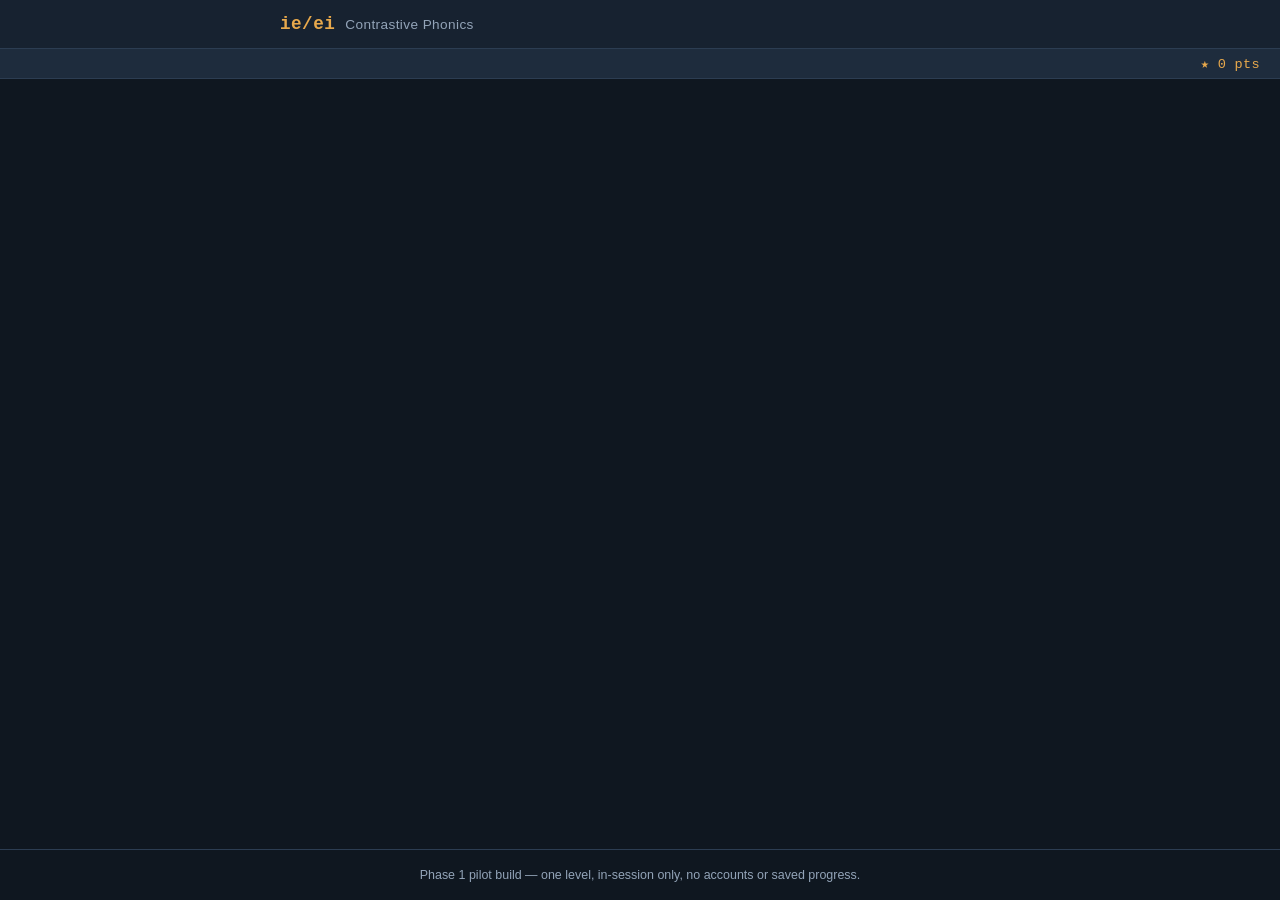
==== index.html @ 38a5e7f9 "Add files via upload" ====
<!DOCTYPE html>
<html lang="en">
<head>
<meta charset="UTF-8" />
<meta name="viewport" content="width=device-width, initial-scale=1.0" />
<title>German Contrastive Phonics — Pilot</title>
<link rel="stylesheet" href="style.css" />
</head>
<body>
  <header class="app-header">
    <div class="app-header-inner">
      <div class="brand">
        <span class="brand-mark">ie/ei</span>
        <span class="brand-name">Contrastive Phonics</span>
      </div>
      <div id="stage-dots" class="stage-dots" aria-label="Progress"></div>
    </div>
  </header>

  <div id="scoreboard" class="scoreboard">★ 0 pts</div>

  <div id="global-banner" class="global-banner" hidden></div>

  <main id="exercise-root" class="exercise-root">
    <!-- Rendered by app.js -->
  </main>

  <footer class="app-footer">
    Phase 1 pilot build — one level, in-session only, no accounts or saved progress.
  </footer>

  <script src="data.js"></script>
  <script src="game.js"></script>
  <script src="app.js"></script>
</body>
</html>
---- style.css ----
:root {
  --ink: #0f1720;
  --panel: #172230;
  --panel-2: #1e2c3d;
  --line: #2c3d52;
  --paper: #eef2f6;
  --muted: #93a4b8;
  --cyan: #5fd4d0;
  --amber: #e8a94c;
  --good: #6fcf7a;
  --bad: #e77b6b;
  --radius: 10px;

  /* Reward scenes (game.js) — derived from the lab palette above, with the
     two colours the subjects insist on: ice for the penguin, avocado green. */
  --ice: #cfe0e8;
  --ice-shade: #a9c4d0;
  --ice-far: #22384a;
  --peng-body: #0d1826;
  --peng-rim: #33475e;
  --avo-skin: #33502a;
  --avo-skin-dark: #20351a;
  --avo-flesh: #b8cf6f;
  --avo-flesh-lit: #d6e59b;
  --stone: #9a6a3a;
  --steel: #93a5b5;
  --steel-dark: #5f7386;
  --steel-lit: #c3d1dc;
  --wood: #a9743f;
  --wood-dark: #6d4526;
  --bench: #2a2018;
  --mono: "Courier New", ui-monospace, SFMono-Regular, Menlo, monospace;
  --serif: Georgia, "Iowan Old Style", "Palatino Linotype", serif;
  --sans: -apple-system, BlinkMacSystemFont, "Segoe UI", Roboto, sans-serif;
}

* { box-sizing: border-box; }

body {
  margin: 0;
  background: var(--ink);
  color: var(--paper);
  font-family: var(--sans);
  min-height: 100vh;
  display: flex;
  flex-direction: column;
}

.app-header {
  border-bottom: 1px solid var(--line);
  background: var(--panel);
  position: sticky;
  top: 0;
  z-index: 5;
}

.app-header-inner {
  max-width: 760px;
  margin: 0 auto;
  padding: 14px 20px;
  display: flex;
  align-items: center;
  justify-content: space-between;
  gap: 16px;
  flex-wrap: wrap;
}

.brand {
  display: flex;
  align-items: baseline;
  gap: 10px;
}

.brand-mark {
  font-family: var(--mono);
  font-weight: 700;
  color: var(--amber);
  letter-spacing: 0.5px;
  font-size: 1.1rem;
}

.brand-name {
  color: var(--muted);
  font-size: 0.85rem;
  letter-spacing: 0.4px;
}

.stage-dots {
  display: flex;
  gap: 6px;
  flex-wrap: wrap;
}

.stage-dot {
  font-size: 0.68rem;
  padding: 4px 9px;
  border-radius: 999px;
  border: 1px solid var(--line);
  color: var(--muted);
  background: transparent;
}

.stage-dot.active {
  border-color: var(--cyan);
  color: var(--cyan);
}

.stage-dot.done {
  border-color: var(--good);
  color: var(--good);
}

.global-banner {
  background: #3a2c14;
  color: var(--amber);
  border-bottom: 1px solid #5a4520;
  padding: 10px 20px;
  font-size: 0.85rem;
  text-align: center;
}

.scoreboard {
  background: var(--panel-2);
  border-bottom: 1px solid var(--line);
  color: var(--amber);
  font-family: var(--mono);
  font-size: 0.85rem;
  text-align: right;
  padding: 6px 20px;
  letter-spacing: 0.3px;
}

.round-banner {
  background: #24384a;
  border: 1px solid var(--cyan);
  color: var(--cyan);
  border-radius: 8px;
  padding: 10px 14px;
  font-size: 0.85rem;
  margin-bottom: 16px;
}

.stars {
  color: var(--amber);
  font-size: 1.3rem;
  letter-spacing: 3px;
  margin: 10px 0;
}

.feedback-text.muted {
  color: var(--muted);
  font-size: 0.85rem;
}

/* Dictation (final stage) */

.dictation-list {
  display: flex;
  flex-direction: column;
  gap: 10px;
  margin: 20px 0;
}

.dictation-row {
  display: flex;
  align-items: center;
  gap: 14px;
  background: var(--panel-2);
  border: 1px solid var(--line);
  border-radius: 8px;
  padding: 12px 16px;
}

.dictation-row.played {
  border-color: var(--good);
}

.dictation-number {
  color: var(--muted);
  font-family: var(--mono);
  width: 18px;
}

.exercise-root {
  flex: 1;
  max-width: 760px;
  width: 100%;
  margin: 0 auto;
  padding: 36px 20px 60px;
}

.card {
  background: var(--panel);
  border: 1px solid var(--line);
  border-radius: var(--radius);
  padding: 28px;
}

.card h2 {
  margin-top: 0;
  font-family: var(--serif);
  font-weight: normal;
  font-size: 1.5rem;
}

.progress-line {
  color: var(--muted);
  font-size: 0.8rem;
  text-transform: uppercase;
  letter-spacing: 0.6px;
  margin-bottom: 6px;
}

/* Intro */

.mnemonic {
  font-family: var(--serif);
  font-style: italic;
  color: var(--cyan);
  font-size: 1.15rem;
  border-left: 3px solid var(--cyan);
  padding-left: 14px;
  margin: 18px 0 28px;
}

.pattern-pair {
  display: flex;
  align-items: center;
  gap: 18px;
  flex-wrap: wrap;
  margin-bottom: 26px;
}

.pattern-example {
  flex: 1;
  min-width: 200px;
  background: var(--panel-2);
  border: 1px solid var(--line);
  border-radius: var(--radius);
  padding: 18px;
  text-align: center;
}

.pattern-example .grapheme {
  font-family: var(--mono);
  font-size: 1.6rem;
  color: var(--amber);
  font-weight: 700;
}

.pattern-example .sound-label {
  color: var(--muted);
  font-size: 0.82rem;
  margin: 6px 0 10px;
}

.pattern-example .example-word {
  font-size: 1.2rem;
  margin-bottom: 12px;
}

.vs {
  color: var(--muted);
  font-family: var(--serif);
  font-style: italic;
}

/* Buttons */

.btn {
  font-family: inherit;
  font-size: 0.95rem;
  border-radius: 8px;
  border: 1px solid var(--line);
  background: var(--panel-2);
  color: var(--paper);
  padding: 11px 18px;
  cursor: pointer;
}

.btn:hover:not(:disabled) { border-color: var(--cyan); }
.btn:focus-visible { outline: 2px solid var(--cyan); outline-offset: 2px; }
.btn:disabled { opacity: 0.5; cursor: default; }

.btn-primary {
  background: var(--cyan);
  color: var(--ink);
  border-color: var(--cyan);
  font-weight: 600;
  margin-top: 16px;
}

.btn-secondary {
  background: transparent;
  border-color: var(--muted);
}

.btn-audio {
  color: var(--amber);
  border-color: #4a3a20;
}

.btn-choice {
  flex: 1;
  min-width: 160px;
  font-size: 1.05rem;
  padding: 16px;
}

.mono { font-family: var(--mono); }

.btn-choice.correct {
  border-color: var(--good);
  background: #16311c;
}

.btn-choice.wrong {
  border-color: var(--bad);
  background: #3a1c17;
}

.btn-record {
  background: #3a1c17;
  border-color: var(--bad);
  color: var(--bad);
  font-weight: 600;
}

.btn-record-stop {
  background: var(--panel-2);
  border-color: var(--bad);
  color: var(--bad);
  margin-left: 10px;
}

.choice-row {
  display: flex;
  gap: 12px;
  flex-wrap: wrap;
  margin: 18px 0;
}

.feedback { min-height: 20px; }

.feedback-text { font-size: 0.95rem; }
.feedback-text.good { color: var(--good); }
.feedback-text.bad { color: var(--bad); }

/* Production */

.example-word.big {
  font-size: 2.2rem;
  font-family: var(--serif);
  margin: 20px 0;
}

.record-area {
  display: flex;
  align-items: center;
  gap: 10px;
  margin: 20px 0 8px;
}

.record-status {
  color: var(--muted);
  font-size: 0.85rem;
}

.playback-row {
  display: flex;
  align-items: center;
  gap: 12px;
  flex-wrap: wrap;
  margin-bottom: 10px;
}

.playback-label {
  color: var(--muted);
  font-size: 0.82rem;
}

.playback-row audio {
  height: 32px;
}

.hint {
  font-size: 0.82rem;
  margin-top: 10px;
}

/* Typed answers and letter tiles (used by the Spelling stage) */

.type-row {
  display: flex;
  gap: 10px;
  align-items: center;
  margin: 18px 0;
  flex-wrap: wrap;
}

.text-input {
  flex: 1;
  min-width: 200px;
  font-size: 1.2rem;
  font-family: var(--mono);
  background: var(--panel-2);
  border: 1px solid var(--line);
  border-radius: 8px;
  color: var(--paper);
  padding: 11px 14px;
  letter-spacing: 1px;
}

.text-input:focus {
  outline: 2px solid var(--cyan);
  outline-offset: 1px;
  border-color: var(--cyan);
}

.text-input:disabled {
  opacity: 0.6;
}

.arrange-answer,
.arrange-bank {
  display: flex;
  gap: 8px;
  flex-wrap: wrap;
  margin: 14px 0;
  min-height: 46px;
}

.arrange-bank {
  padding-top: 14px;
  border-top: 1px dashed var(--line);
}

.tile {
  width: 42px;
  height: 42px;
  display: flex;
  align-items: center;
  justify-content: center;
  font-size: 1.2rem;
  text-transform: none;
  padding: 0;
}

.tile-bank {
  background: var(--panel-2);
}

.tile-answer {
  border-color: var(--cyan);
  color: var(--cyan);
}

.tile-empty {
  border: 1px dashed var(--line);
  border-radius: 8px;
  opacity: 0.6;
}

.arrange-controls:empty {
  margin: 0;
}

/* Final */

.sentence-note {
  color: var(--muted);
  font-size: 0.85rem;
  margin-top: 14px;
}

.play-log {
  color: var(--muted);
  font-size: 0.8rem;
  margin: 14px 0;
}

.complete-card {
  text-align: center;
}

.muted { color: var(--muted); }

.app-footer {
  text-align: center;
  color: var(--muted);
  font-size: 0.78rem;
  padding: 18px;
  border-top: 1px solid var(--line);
}

@media (max-width: 480px) {
  .card { padding: 20px; }
  .choice-row { flex-direction: column; }
  .pattern-pair { flex-direction: column; }
  .vs { display: none; }
}

/* ==========================================================================
   REWARD SCENES
   Markup is generated by game.js. Two scenes: the penguin (Listen stage)
   and the hammer (Spell stage).

   Rule followed throughout: nothing is communicated by movement alone. The
   pip row and the status line under each scene carry the same information
   in text, so the reduced-motion and screen-reader versions lose the fun
   but never lose the score.
   ========================================================================== */

.scene {
  position: relative;
  margin: 0 0 22px;
}

.scene-art {
  display: block;
  width: 100%;
  height: auto;
  border: 1px solid var(--line);
  border-radius: var(--radius);
  background: var(--ink);
}

/* The honest read-out: one pip per word in the stage. */

.scene-meter {
  display: flex;
  gap: 7px;
  align-items: center;
  margin: 11px 0 5px;
}

.pip {
  width: 22px;
  height: 14px;
  display: inline-flex;
}

.scene-hammer .pip { width: 15px; }

.pip svg { width: 100%; height: 100%; overflow: visible; }
.pip svg path { fill: var(--line); transition: fill 200ms ease; }
.pip-full svg path { fill: var(--cyan); }
.scene-hammer .pip-full svg path { fill: var(--amber); }

.pip-pop { animation: pip-pop 420ms cubic-bezier(0.34, 1.56, 0.64, 1); }
@keyframes pip-pop {
  0% { transform: scale(1); }
  40% { transform: scale(1.55); }
  100% { transform: scale(1); }
}

.scene-status {
  margin: 0;
  color: var(--muted);
  font-family: var(--mono);
  font-size: 0.74rem;
  letter-spacing: 0.3px;
}

/* ---- Scene 1: the penguin ------------------------------------------------ */

.peng-sky { fill: var(--panel-2); }
.ice { fill: var(--ice); }
.ice-shade { fill: var(--ice-shade); }
.ice-far { fill: var(--ice-far); }

.peng-body { fill: var(--peng-body); stroke: var(--peng-rim); stroke-width: 1.6; }
.peng-belly { fill: var(--paper); }
.peng-belly-wrap { transition: transform 500ms cubic-bezier(0.34, 1.4, 0.64, 1); }
.peng-wing { fill: #0a1420; stroke: var(--peng-rim); stroke-width: 1.4; }
.peng-eye-white { fill: var(--paper); }
.peng-pupil { fill: var(--peng-body); }
.peng-pupils { transition: transform 240ms ease; }
.peng-brow { stroke: #0a1420; stroke-width: 2.4; stroke-linecap: round; fill: none; }
.peng-brows { transition: transform 240ms ease; }
.peng-beak, .peng-foot { fill: var(--amber); }
.beak-lower { transform: rotate(0deg); transition: transform 160ms ease; }

.fish-body { fill: var(--cyan); }
.fish-tail { fill: #3fa8a4; }
.fish-eye { fill: var(--ink); }
.fish-flyer { transform: translateX(340px); }
.fish-arc { transform: translateY(24px); }
.note-glyph { fill: var(--cyan); font-size: 24px; font-family: var(--serif); }
.peng-note { opacity: 0; }

/* Well fed: eyes up, brows up, a happier stance. */
.scene-art.is-happy .peng-pupils { transform: translate(1px, -3px); }
.scene-art.is-happy .peng-brows { transform: translateY(-3px); }
.scene-art.is-stuffed .peng-belly { filter: drop-shadow(0 0 6px rgba(95, 212, 208, 0.25)); }

/* Feeding: fish arcs in (x linear, y accelerating = a real throw), the
   beak opens to meet it, then the penguin chomps and hops. */
.scene-art.is-feeding .fish-flyer { animation: fish-x 580ms linear forwards; }
.scene-art.is-feeding .fish-arc { animation: fish-y 580ms cubic-bezier(0.3, 0, 0.85, 1) forwards; }
.scene-art.is-feeding .fish-spin { animation: fish-spin 580ms linear forwards; }
.scene-art.is-feeding .beak-lower { animation: beak-chomp 760ms ease; }
.scene-art.is-feeding .peng-note { animation: note-float 1500ms 600ms ease-out; }

@keyframes fish-x {
  0% { transform: translateX(340px); }
  97% { transform: translateX(172px); opacity: 1; }
  100% { transform: translateX(172px); opacity: 0; }
}
@keyframes fish-y {
  from { transform: translateY(18px); }
  to { transform: translateY(100px); }
}
@keyframes fish-spin {
  from { transform: rotate(-34deg) scale(1.15); }
  to { transform: rotate(8deg) scale(0.82); }
}
@keyframes beak-chomp {
  0%, 8% { transform: rotate(0deg); }
  30%, 70% { transform: rotate(19deg); }
  76% { transform: rotate(-3deg); }
  100% { transform: rotate(0deg); }
}
@keyframes note-float {
  0% { opacity: 0; transform: translateY(0) scale(0.6); }
  25% { opacity: 1; }
  100% { opacity: 0; transform: translateY(-34px) scale(1.1); }
}

.peng.is-hopping { animation: peng-hop 620ms cubic-bezier(0.34, 1.4, 0.64, 1); }
@keyframes peng-hop {
  0% { transform: translate(0, 0); }
  16% { transform: translate(141px, 153px) scale(1.09, 0.9) translate(-141px, -153px); }
  46% { transform: translateY(-15px); }
  72% { transform: translate(141px, 153px) scale(1.04, 0.97) translate(-141px, -153px); }
  100% { transform: translate(0, 0); }
}

/* Missing: the fish falls short. Deliberately quiet and quick — the written
   explanation beside it is the part that should hold their attention. */
.scene-art.is-missing .fish-flyer { animation: fish-x-short 900ms linear forwards; }
.scene-art.is-missing .fish-arc { animation: fish-drop 900ms cubic-bezier(0.4, 0, 1, 1) forwards; }
.scene-art.is-missing .peng-brows { transform: translateY(5px) rotate(-4deg); }
.scene-art.is-missing .peng-pupils { transform: translateY(2px); }

@keyframes fish-x-short {
  from { transform: translateX(340px); }
  to { transform: translateX(226px); }
}
@keyframes fish-drop {
  0% { transform: translateY(18px); }
  100% { transform: translateY(210px) rotate(70deg); }
}

/* ---- Scene 2: the hammer and the avocado --------------------------------- */

.bench-back { fill: var(--panel-2); }
.bench { fill: var(--bench); }
.bench-edge { stroke: #5c4630; stroke-width: 2; }
.bench-grain { stroke: #3a2c1e; stroke-width: 1.5; fill: none; }

.avo-skin { fill: var(--avo-skin); stroke: var(--avo-skin-dark); stroke-width: 2; }
.avo-shine { stroke: #6f9147; stroke-width: 3.5; fill: none; stroke-linecap: round; opacity: 0.55; }
.avo-wrap { transition: transform 90ms cubic-bezier(0.5, 0, 1, 1); }
.avo-pulp ellipse { fill: var(--avo-flesh); opacity: 0; transition: opacity 200ms 120ms ease; }
.avo-stone circle { fill: var(--stone); opacity: 0; }

.hammer-handle { stroke: var(--wood); stroke-width: 11; stroke-linecap: round; }
.hammer-grip { stroke: var(--wood-dark); stroke-width: 12.5; stroke-linecap: round; }
.hammer-head { fill: var(--steel); stroke: var(--steel-dark); stroke-width: 2; }
.hammer-band { fill: #7c8ea0; }
.hammer-face { fill: var(--steel-lit); }

/* Winding back: a touch of overshoot so each correct answer has a kick. */
.hammer-arm { transition: transform 440ms cubic-bezier(0.34, 1.45, 0.64, 1); }
.scene-art.is-smashing .hammer-arm { transition: transform 170ms cubic-bezier(0.7, 0, 1, 1); }
.scene-art.is-wrecked .hammer-arm { transition: transform 420ms cubic-bezier(0.34, 1.5, 0.64, 1); }

.scene-art.is-charging .hammer-head { animation: charge-glint 440ms ease; }
@keyframes charge-glint {
  0%, 100% { fill: var(--steel); }
  45% { fill: var(--steel-lit); }
}

/* Impact. */
.scene-art.is-smashing .shake { animation: bench-shake 460ms 200ms cubic-bezier(0.36, 0.07, 0.19, 0.97); }
@keyframes bench-shake {
  0%, 100% { transform: translate(0, 0); }
  15% { transform: translate(calc(var(--shake) * -1), calc(var(--shake) * 0.5)); }
  33% { transform: translate(var(--shake), calc(var(--shake) * -0.4)); }
  52% { transform: translate(calc(var(--shake) * -0.6), 0); }
  76% { transform: translate(calc(var(--shake) * 0.35), 0); }
}

.scene-art.is-wrecked .avo-wrap { transform: translate(150px, 158px) scale(1.45, 0.14) translate(-150px, -158px); }
.scene-art.is-wrecked .avo-pulp ellipse { opacity: 1; }
.scene-art.is-wrecked .avo-stone { animation: stone-out 900ms cubic-bezier(0.2, 0.6, 0.4, 1) forwards; }
@keyframes stone-out {
  0% { opacity: 0; transform: translate(0, 0) rotate(0deg); }
  10% { opacity: 1; }
  100% { opacity: 1; transform: translate(78px, 18px) rotate(420deg); }
}

.impact-flash circle { fill: var(--paper); opacity: 0; }
.scene-art.is-smashing .impact-flash circle { animation: flash 320ms 200ms ease-out; }
@keyframes flash {
  0% { opacity: 0.55; transform: scale(0.3); }
  100% { opacity: 0; transform: scale(1.5); }
}

/* A tap when there was nothing to swing with. */
.scene-art.is-tapping .hammer-arm { transform: rotate(14deg) !important; transition: transform 260ms ease-in-out; }
.scene-art.is-tapping .avo-wrap { animation: avo-wobble 700ms 220ms ease-out; }
@keyframes avo-wobble {
  0%, 100% { transform: rotate(0deg); }
  25% { transform: translate(150px, 158px) rotate(-7deg) translate(-150px, -158px); }
  60% { transform: translate(150px, 158px) rotate(5deg) translate(-150px, -158px); }
}

/* The guacamole. Blobs arc up and out, then fall onto the bench and stay. */
.splat path { fill: var(--avo-flesh); }
.splat-dark path { fill: var(--avo-skin); }
.splat { opacity: 0; }

.splat-field.is-flying .splat {
  animation: splat-fly 700ms cubic-bezier(0.2, 0.7, 0.35, 1) var(--d) forwards;
}
@keyframes splat-fly {
  0% { opacity: 1; transform: translate(0, 0) scale(0.15) rotate(0deg); }
  55% { opacity: 1; transform: translate(calc(var(--dx) * 0.7), var(--dy)) scale(calc(var(--s) * 0.85)) rotate(calc(var(--r) * 0.5)); }
  100% { opacity: 1; transform: translate(var(--dx), calc(var(--dy) * 0.25 + 62px)) scale(var(--s)) rotate(var(--r)); }
}
.splat-field.is-still .splat {
  opacity: 1;
  transform: translate(var(--dx), calc(var(--dy) * 0.25 + 62px)) scale(var(--s)) rotate(var(--r));
}

/* And the bit that lands on the lens. */
.lens-splat {
  position: absolute;
  width: 30px;
  height: 30px;
  pointer-events: none;
  opacity: 0;
  transform: scale(var(--s)) rotate(var(--r));
  animation: lens-hit 300ms var(--d) ease-out forwards;
}
.lens-splat svg { width: 100%; height: 100%; }
.lens-splat path { fill: var(--avo-flesh-lit); opacity: 0.82; }
@keyframes lens-hit {
  0% { opacity: 0; transform: scale(calc(var(--s) * 0.2)) rotate(var(--r)); }
  70% { opacity: 0.95; transform: scale(calc(var(--s) * 1.25)) rotate(var(--r)); }
  100% { opacity: 0.9; transform: scale(var(--s)) rotate(var(--r)); }
}

/* The verdict line under the smash. */
.verdict {
  font-family: var(--serif);
  font-size: 1.35rem;
  color: var(--avo-flesh);
  margin: 4px 0 10px;
  letter-spacing: 0.5px;
}

@media (max-width: 480px) {
  .scene { margin-bottom: 16px; }
  .verdict { font-size: 1.15rem; }
}

@media (prefers-reduced-motion: reduce) {
  .scene-art *,
  .scene-meter *,
  .lens-splat {
    animation: none !important;
    transition: none !important;
  }
  .lens-splat { opacity: 0.9; }
}
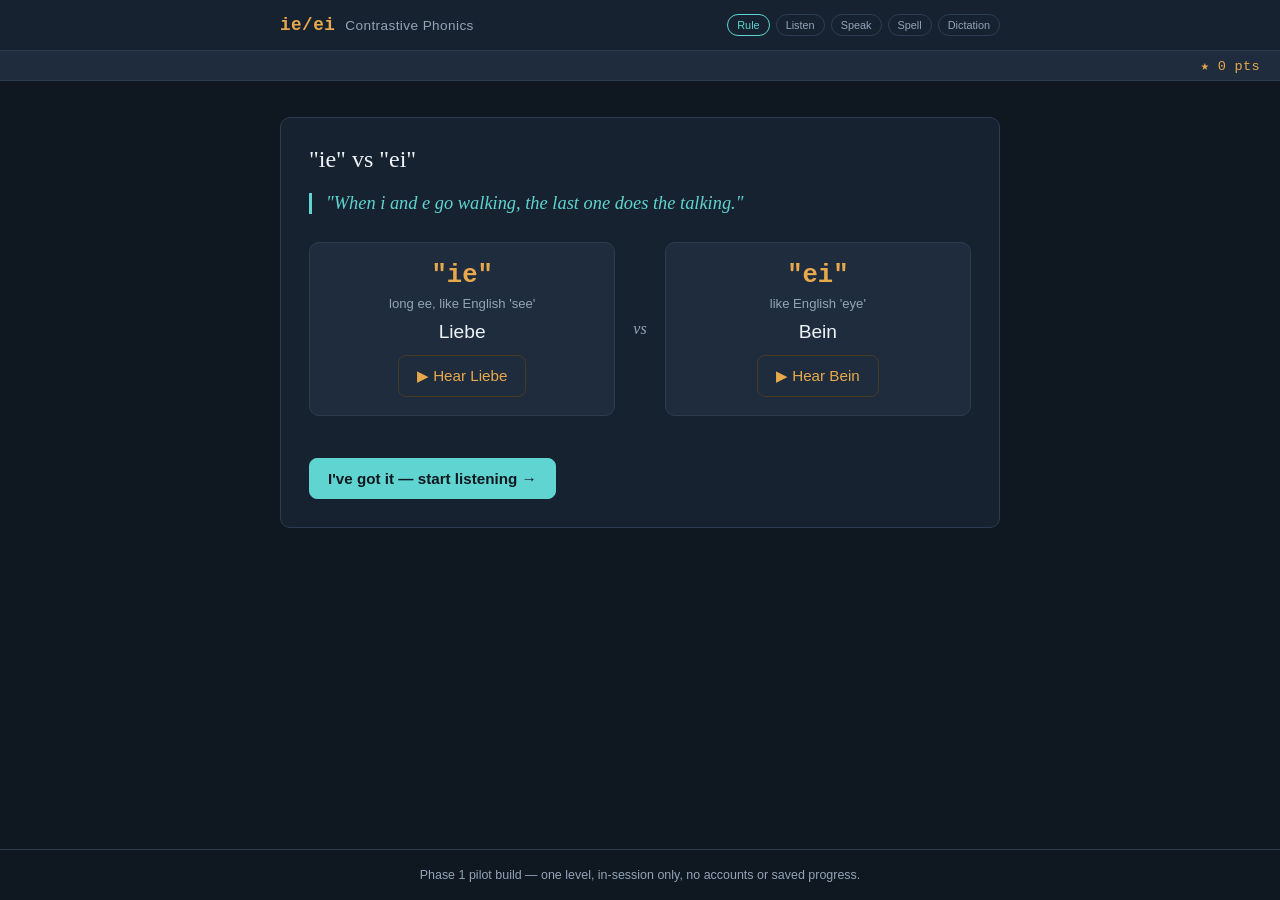
==== commit 066ed737: "Rename phonics-single-file.html to index.html" ====
--- a/index.html
+++ b/index.html
@@ -3,8 +3,798 @@
 <head>
 <meta charset="UTF-8" />
 <meta name="viewport" content="width=device-width, initial-scale=1.0" />
-<title>German Contrastive Phonics — Pilot</title>
-<link rel="stylesheet" href="style.css" />
+<title>German Contrastive Phonics &mdash; Pilot</title>
+<!--
+  SINGLE-FILE BUILD.
+  style.css, data.js, game.js and app.js are all pasted inside this one file,
+  in that order. Nothing else needs to sit next to it: no folders, no paths,
+  no other uploads. Drop this one file anywhere and it runs.
+
+  The trade-off is that editing is fiddlier - the word lists are a long way
+  down. If you are changing words often, work in the split version (five
+  separate files) and keep this one for handing out.
+-->
+<style>
+:root {
+  --ink: #0f1720;
+  --panel: #172230;
+  --panel-2: #1e2c3d;
+  --line: #2c3d52;
+  --paper: #eef2f6;
+  --muted: #93a4b8;
+  --cyan: #5fd4d0;
+  --amber: #e8a94c;
+  --good: #6fcf7a;
+  --bad: #e77b6b;
+  --radius: 10px;
+
+  /* Reward scenes (game.js) — derived from the lab palette above, with the
+     two colours the subjects insist on: ice for the penguin, avocado green. */
+  --ice: #cfe0e8;
+  --ice-shade: #a9c4d0;
+  --ice-far: #22384a;
+  --peng-body: #0d1826;
+  --peng-rim: #33475e;
+  --avo-skin: #33502a;
+  --avo-skin-dark: #20351a;
+  --avo-flesh: #b8cf6f;
+  --avo-flesh-lit: #d6e59b;
+  --stone: #9a6a3a;
+  --steel: #93a5b5;
+  --steel-dark: #5f7386;
+  --steel-lit: #c3d1dc;
+  --wood: #a9743f;
+  --wood-dark: #6d4526;
+  --bench: #2a2018;
+  --mono: "Courier New", ui-monospace, SFMono-Regular, Menlo, monospace;
+  --serif: Georgia, "Iowan Old Style", "Palatino Linotype", serif;
+  --sans: -apple-system, BlinkMacSystemFont, "Segoe UI", Roboto, sans-serif;
+}
+
+* { box-sizing: border-box; }
+
+body {
+  margin: 0;
+  background: var(--ink);
+  color: var(--paper);
+  font-family: var(--sans);
+  min-height: 100vh;
+  display: flex;
+  flex-direction: column;
+}
+
+.app-header {
+  border-bottom: 1px solid var(--line);
+  background: var(--panel);
+  position: sticky;
+  top: 0;
+  z-index: 5;
+}
+
+.app-header-inner {
+  max-width: 760px;
+  margin: 0 auto;
+  padding: 14px 20px;
+  display: flex;
+  align-items: center;
+  justify-content: space-between;
+  gap: 16px;
+  flex-wrap: wrap;
+}
+
+.brand {
+  display: flex;
+  align-items: baseline;
+  gap: 10px;
+}
+
+.brand-mark {
+  font-family: var(--mono);
+  font-weight: 700;
+  color: var(--amber);
+  letter-spacing: 0.5px;
+  font-size: 1.1rem;
+}
+
+.brand-name {
+  color: var(--muted);
+  font-size: 0.85rem;
+  letter-spacing: 0.4px;
+}
+
+.stage-dots {
+  display: flex;
+  gap: 6px;
+  flex-wrap: wrap;
+}
+
+.stage-dot {
+  font-size: 0.68rem;
+  padding: 4px 9px;
+  border-radius: 999px;
+  border: 1px solid var(--line);
+  color: var(--muted);
+  background: transparent;
+}
+
+.stage-dot.active {
+  border-color: var(--cyan);
+  color: var(--cyan);
+}
+
+.stage-dot.done {
+  border-color: var(--good);
+  color: var(--good);
+}
+
+.global-banner {
+  background: #3a2c14;
+  color: var(--amber);
+  border-bottom: 1px solid #5a4520;
+  padding: 10px 20px;
+  font-size: 0.85rem;
+  text-align: center;
+}
+
+.scoreboard {
+  background: var(--panel-2);
+  border-bottom: 1px solid var(--line);
+  color: var(--amber);
+  font-family: var(--mono);
+  font-size: 0.85rem;
+  text-align: right;
+  padding: 6px 20px;
+  letter-spacing: 0.3px;
+}
+
+.round-banner {
+  background: #24384a;
+  border: 1px solid var(--cyan);
+  color: var(--cyan);
+  border-radius: 8px;
+  padding: 10px 14px;
+  font-size: 0.85rem;
+  margin-bottom: 16px;
+}
+
+.stars {
+  color: var(--amber);
+  font-size: 1.3rem;
+  letter-spacing: 3px;
+  margin: 10px 0;
+}
+
+.feedback-text.muted {
+  color: var(--muted);
+  font-size: 0.85rem;
+}
+
+/* Dictation (final stage) */
+
+.dictation-list {
+  display: flex;
+  flex-direction: column;
+  gap: 10px;
+  margin: 20px 0;
+}
+
+.dictation-row {
+  display: flex;
+  align-items: center;
+  gap: 14px;
+  background: var(--panel-2);
+  border: 1px solid var(--line);
+  border-radius: 8px;
+  padding: 12px 16px;
+}
+
+.dictation-row.played {
+  border-color: var(--good);
+}
+
+.dictation-number {
+  color: var(--muted);
+  font-family: var(--mono);
+  width: 18px;
+}
+
+.exercise-root {
+  flex: 1;
+  max-width: 760px;
+  width: 100%;
+  margin: 0 auto;
+  padding: 36px 20px 60px;
+}
+
+.card {
+  background: var(--panel);
+  border: 1px solid var(--line);
+  border-radius: var(--radius);
+  padding: 28px;
+}
+
+.card h2 {
+  margin-top: 0;
+  font-family: var(--serif);
+  font-weight: normal;
+  font-size: 1.5rem;
+}
+
+.progress-line {
+  color: var(--muted);
+  font-size: 0.8rem;
+  text-transform: uppercase;
+  letter-spacing: 0.6px;
+  margin-bottom: 6px;
+}
+
+/* Intro */
+
+.mnemonic {
+  font-family: var(--serif);
+  font-style: italic;
+  color: var(--cyan);
+  font-size: 1.15rem;
+  border-left: 3px solid var(--cyan);
+  padding-left: 14px;
+  margin: 18px 0 28px;
+}
+
+.pattern-pair {
+  display: flex;
+  align-items: center;
+  gap: 18px;
+  flex-wrap: wrap;
+  margin-bottom: 26px;
+}
+
+.pattern-example {
+  flex: 1;
+  min-width: 200px;
+  background: var(--panel-2);
+  border: 1px solid var(--line);
+  border-radius: var(--radius);
+  padding: 18px;
+  text-align: center;
+}
+
+.pattern-example .grapheme {
+  font-family: var(--mono);
+  font-size: 1.6rem;
+  color: var(--amber);
+  font-weight: 700;
+}
+
+.pattern-example .sound-label {
+  color: var(--muted);
+  font-size: 0.82rem;
+  margin: 6px 0 10px;
+}
+
+.pattern-example .example-word {
+  font-size: 1.2rem;
+  margin-bottom: 12px;
+}
+
+.vs {
+  color: var(--muted);
+  font-family: var(--serif);
+  font-style: italic;
+}
+
+/* Buttons */
+
+.btn {
+  font-family: inherit;
+  font-size: 0.95rem;
+  border-radius: 8px;
+  border: 1px solid var(--line);
+  background: var(--panel-2);
+  color: var(--paper);
+  padding: 11px 18px;
+  cursor: pointer;
+}
+
+.btn:hover:not(:disabled) { border-color: var(--cyan); }
+.btn:focus-visible { outline: 2px solid var(--cyan); outline-offset: 2px; }
+.btn:disabled { opacity: 0.5; cursor: default; }
+
+.btn-primary {
+  background: var(--cyan);
+  color: var(--ink);
+  border-color: var(--cyan);
+  font-weight: 600;
+  margin-top: 16px;
+}
+
+.btn-secondary {
+  background: transparent;
+  border-color: var(--muted);
+}
+
+.btn-audio {
+  color: var(--amber);
+  border-color: #4a3a20;
+}
+
+.btn-choice {
+  flex: 1;
+  min-width: 160px;
+  font-size: 1.05rem;
+  padding: 16px;
+}
+
+.mono { font-family: var(--mono); }
+
+.btn-choice.correct {
+  border-color: var(--good);
+  background: #16311c;
+}
+
+.btn-choice.wrong {
+  border-color: var(--bad);
+  background: #3a1c17;
+}
+
+.btn-record {
+  background: #3a1c17;
+  border-color: var(--bad);
+  color: var(--bad);
+  font-weight: 600;
+}
+
+.btn-record-stop {
+  background: var(--panel-2);
+  border-color: var(--bad);
+  color: var(--bad);
+  margin-left: 10px;
+}
+
+.choice-row {
+  display: flex;
+  gap: 12px;
+  flex-wrap: wrap;
+  margin: 18px 0;
+}
+
+.feedback { min-height: 20px; }
+
+.feedback-text { font-size: 0.95rem; }
+.feedback-text.good { color: var(--good); }
+.feedback-text.bad { color: var(--bad); }
+
+/* Production */
+
+.example-word.big {
+  font-size: 2.2rem;
+  font-family: var(--serif);
+  margin: 20px 0;
+}
+
+.record-area {
+  display: flex;
+  align-items: center;
+  gap: 10px;
+  margin: 20px 0 8px;
+}
+
+.record-status {
+  color: var(--muted);
+  font-size: 0.85rem;
+}
+
+.playback-row {
+  display: flex;
+  align-items: center;
+  gap: 12px;
+  flex-wrap: wrap;
+  margin-bottom: 10px;
+}
+
+.playback-label {
+  color: var(--muted);
+  font-size: 0.82rem;
+}
+
+.playback-row audio {
+  height: 32px;
+}
+
+.hint {
+  font-size: 0.82rem;
+  margin-top: 10px;
+}
+
+/* Typed answers and letter tiles (used by the Spelling stage) */
+
+.type-row {
+  display: flex;
+  gap: 10px;
+  align-items: center;
+  margin: 18px 0;
+  flex-wrap: wrap;
+}
+
+.text-input {
+  flex: 1;
+  min-width: 200px;
+  font-size: 1.2rem;
+  font-family: var(--mono);
+  background: var(--panel-2);
+  border: 1px solid var(--line);
+  border-radius: 8px;
+  color: var(--paper);
+  padding: 11px 14px;
+  letter-spacing: 1px;
+}
+
+.text-input:focus {
+  outline: 2px solid var(--cyan);
+  outline-offset: 1px;
+  border-color: var(--cyan);
+}
+
+.text-input:disabled {
+  opacity: 0.6;
+}
+
+.arrange-answer,
+.arrange-bank {
+  display: flex;
+  gap: 8px;
+  flex-wrap: wrap;
+  margin: 14px 0;
+  min-height: 46px;
+}
+
+.arrange-bank {
+  padding-top: 14px;
+  border-top: 1px dashed var(--line);
+}
+
+.tile {
+  width: 42px;
+  height: 42px;
+  display: flex;
+  align-items: center;
+  justify-content: center;
+  font-size: 1.2rem;
+  text-transform: none;
+  padding: 0;
+}
+
+.tile-bank {
+  background: var(--panel-2);
+}
+
+.tile-answer {
+  border-color: var(--cyan);
+  color: var(--cyan);
+}
+
+.tile-empty {
+  border: 1px dashed var(--line);
+  border-radius: 8px;
+  opacity: 0.6;
+}
+
+.arrange-controls:empty {
+  margin: 0;
+}
+
+/* Final */
+
+.sentence-note {
+  color: var(--muted);
+  font-size: 0.85rem;
+  margin-top: 14px;
+}
+
+.play-log {
+  color: var(--muted);
+  font-size: 0.8rem;
+  margin: 14px 0;
+}
+
+.complete-card {
+  text-align: center;
+}
+
+.muted { color: var(--muted); }
+
+.app-footer {
+  text-align: center;
+  color: var(--muted);
+  font-size: 0.78rem;
+  padding: 18px;
+  border-top: 1px solid var(--line);
+}
+
+@media (max-width: 480px) {
+  .card { padding: 20px; }
+  .choice-row { flex-direction: column; }
+  .pattern-pair { flex-direction: column; }
+  .vs { display: none; }
+}
+
+/* ==========================================================================
+   REWARD SCENES
+   Markup is generated by game.js. Two scenes: the penguin (Listen stage)
+   and the hammer (Spell stage).
+
+   Rule followed throughout: nothing is communicated by movement alone. The
+   pip row and the status line under each scene carry the same information
+   in text, so the reduced-motion and screen-reader versions lose the fun
+   but never lose the score.
+   ========================================================================== */
+
+.scene {
+  position: relative;
+  margin: 0 0 22px;
+}
+
+.scene-art {
+  display: block;
+  width: 100%;
+  height: auto;
+  border: 1px solid var(--line);
+  border-radius: var(--radius);
+  background: var(--ink);
+}
+
+/* The honest read-out: one pip per word in the stage. */
+
+.scene-meter {
+  display: flex;
+  gap: 7px;
+  align-items: center;
+  margin: 11px 0 5px;
+}
+
+.pip {
+  width: 22px;
+  height: 14px;
+  display: inline-flex;
+}
+
+.scene-hammer .pip { width: 15px; }
+
+.pip svg { width: 100%; height: 100%; overflow: visible; }
+.pip svg path { fill: var(--line); transition: fill 200ms ease; }
+.pip-full svg path { fill: var(--cyan); }
+.scene-hammer .pip-full svg path { fill: var(--amber); }
+
+.pip-pop { animation: pip-pop 420ms cubic-bezier(0.34, 1.56, 0.64, 1); }
+@keyframes pip-pop {
+  0% { transform: scale(1); }
+  40% { transform: scale(1.55); }
+  100% { transform: scale(1); }
+}
+
+.scene-status {
+  margin: 0;
+  color: var(--muted);
+  font-family: var(--mono);
+  font-size: 0.74rem;
+  letter-spacing: 0.3px;
+}
+
+/* ---- Scene 1: the penguin ------------------------------------------------ */
+
+.peng-sky { fill: var(--panel-2); }
+.ice { fill: var(--ice); }
+.ice-shade { fill: var(--ice-shade); }
+.ice-far { fill: var(--ice-far); }
+
+.peng-body { fill: var(--peng-body); stroke: var(--peng-rim); stroke-width: 1.6; }
+.peng-belly { fill: var(--paper); }
+.peng-belly-wrap { transition: transform 500ms cubic-bezier(0.34, 1.4, 0.64, 1); }
+.peng-wing { fill: #0a1420; stroke: var(--peng-rim); stroke-width: 1.4; }
+.peng-eye-white { fill: var(--paper); }
+.peng-pupil { fill: var(--peng-body); }
+.peng-pupils { transition: transform 240ms ease; }
+.peng-brow { stroke: #0a1420; stroke-width: 2.4; stroke-linecap: round; fill: none; }
+.peng-brows { transition: transform 240ms ease; }
+.peng-beak, .peng-foot { fill: var(--amber); }
+.beak-lower { transform: rotate(0deg); transition: transform 160ms ease; }
+
+.fish-body { fill: var(--cyan); }
+.fish-tail { fill: #3fa8a4; }
+.fish-eye { fill: var(--ink); }
+.fish-flyer { transform: translateX(340px); }
+.fish-arc { transform: translateY(24px); }
+.note-glyph { fill: var(--cyan); font-size: 24px; font-family: var(--serif); }
+.peng-note { opacity: 0; }
+
+/* Well fed: eyes up, brows up, a happier stance. */
+.scene-art.is-happy .peng-pupils { transform: translate(1px, -3px); }
+.scene-art.is-happy .peng-brows { transform: translateY(-3px); }
+.scene-art.is-stuffed .peng-belly { filter: drop-shadow(0 0 6px rgba(95, 212, 208, 0.25)); }
+
+/* Feeding: fish arcs in (x linear, y accelerating = a real throw), the
+   beak opens to meet it, then the penguin chomps and hops. */
+.scene-art.is-feeding .fish-flyer { animation: fish-x 580ms linear forwards; }
+.scene-art.is-feeding .fish-arc { animation: fish-y 580ms cubic-bezier(0.3, 0, 0.85, 1) forwards; }
+.scene-art.is-feeding .fish-spin { animation: fish-spin 580ms linear forwards; }
+.scene-art.is-feeding .beak-lower { animation: beak-chomp 760ms ease; }
+.scene-art.is-feeding .peng-note { animation: note-float 1500ms 600ms ease-out; }
+
+@keyframes fish-x {
+  0% { transform: translateX(340px); }
+  97% { transform: translateX(172px); opacity: 1; }
+  100% { transform: translateX(172px); opacity: 0; }
+}
+@keyframes fish-y {
+  from { transform: translateY(18px); }
+  to { transform: translateY(100px); }
+}
+@keyframes fish-spin {
+  from { transform: rotate(-34deg) scale(1.15); }
+  to { transform: rotate(8deg) scale(0.82); }
+}
+@keyframes beak-chomp {
+  0%, 8% { transform: rotate(0deg); }
+  30%, 70% { transform: rotate(19deg); }
+  76% { transform: rotate(-3deg); }
+  100% { transform: rotate(0deg); }
+}
+@keyframes note-float {
+  0% { opacity: 0; transform: translateY(0) scale(0.6); }
+  25% { opacity: 1; }
+  100% { opacity: 0; transform: translateY(-34px) scale(1.1); }
+}
+
+.peng.is-hopping { animation: peng-hop 620ms cubic-bezier(0.34, 1.4, 0.64, 1); }
+@keyframes peng-hop {
+  0% { transform: translate(0, 0); }
+  16% { transform: translate(141px, 153px) scale(1.09, 0.9) translate(-141px, -153px); }
+  46% { transform: translateY(-15px); }
+  72% { transform: translate(141px, 153px) scale(1.04, 0.97) translate(-141px, -153px); }
+  100% { transform: translate(0, 0); }
+}
+
+/* Missing: the fish falls short. Deliberately quiet and quick — the written
+   explanation beside it is the part that should hold their attention. */
+.scene-art.is-missing .fish-flyer { animation: fish-x-short 900ms linear forwards; }
+.scene-art.is-missing .fish-arc { animation: fish-drop 900ms cubic-bezier(0.4, 0, 1, 1) forwards; }
+.scene-art.is-missing .peng-brows { transform: translateY(5px) rotate(-4deg); }
+.scene-art.is-missing .peng-pupils { transform: translateY(2px); }
+
+@keyframes fish-x-short {
+  from { transform: translateX(340px); }
+  to { transform: translateX(226px); }
+}
+@keyframes fish-drop {
+  0% { transform: translateY(18px); }
+  100% { transform: translateY(210px) rotate(70deg); }
+}
+
+/* ---- Scene 2: the hammer and the avocado --------------------------------- */
+
+.bench-back { fill: var(--panel-2); }
+.bench { fill: var(--bench); }
+.bench-edge { stroke: #5c4630; stroke-width: 2; }
+.bench-grain { stroke: #3a2c1e; stroke-width: 1.5; fill: none; }
+
+.avo-skin { fill: var(--avo-skin); stroke: var(--avo-skin-dark); stroke-width: 2; }
+.avo-shine { stroke: #6f9147; stroke-width: 3.5; fill: none; stroke-linecap: round; opacity: 0.55; }
+.avo-wrap { transition: transform 90ms cubic-bezier(0.5, 0, 1, 1); }
+.avo-pulp ellipse { fill: var(--avo-flesh); opacity: 0; transition: opacity 200ms 120ms ease; }
+.avo-stone circle { fill: var(--stone); opacity: 0; }
+
+.hammer-handle { stroke: var(--wood); stroke-width: 11; stroke-linecap: round; }
+.hammer-grip { stroke: var(--wood-dark); stroke-width: 12.5; stroke-linecap: round; }
+.hammer-head { fill: var(--steel); stroke: var(--steel-dark); stroke-width: 2; }
+.hammer-band { fill: #7c8ea0; }
+.hammer-face { fill: var(--steel-lit); }
+
+/* Winding back: a touch of overshoot so each correct answer has a kick. */
+.hammer-arm { transition: transform 440ms cubic-bezier(0.34, 1.45, 0.64, 1); }
+.scene-art.is-smashing .hammer-arm { transition: transform 170ms cubic-bezier(0.7, 0, 1, 1); }
+.scene-art.is-wrecked .hammer-arm { transition: transform 420ms cubic-bezier(0.34, 1.5, 0.64, 1); }
+
+.scene-art.is-charging .hammer-head { animation: charge-glint 440ms ease; }
+@keyframes charge-glint {
+  0%, 100% { fill: var(--steel); }
+  45% { fill: var(--steel-lit); }
+}
+
+/* Impact. */
+.scene-art.is-smashing .shake { animation: bench-shake 460ms 200ms cubic-bezier(0.36, 0.07, 0.19, 0.97); }
+@keyframes bench-shake {
+  0%, 100% { transform: translate(0, 0); }
+  15% { transform: translate(calc(var(--shake) * -1), calc(var(--shake) * 0.5)); }
+  33% { transform: translate(var(--shake), calc(var(--shake) * -0.4)); }
+  52% { transform: translate(calc(var(--shake) * -0.6), 0); }
+  76% { transform: translate(calc(var(--shake) * 0.35), 0); }
+}
+
+.scene-art.is-wrecked .avo-wrap { transform: translate(150px, 158px) scale(1.45, 0.14) translate(-150px, -158px); }
+.scene-art.is-wrecked .avo-pulp ellipse { opacity: 1; }
+.scene-art.is-wrecked .avo-stone { animation: stone-out 900ms cubic-bezier(0.2, 0.6, 0.4, 1) forwards; }
+@keyframes stone-out {
+  0% { opacity: 0; transform: translate(0, 0) rotate(0deg); }
+  10% { opacity: 1; }
+  100% { opacity: 1; transform: translate(78px, 18px) rotate(420deg); }
+}
+
+.impact-flash circle { fill: var(--paper); opacity: 0; }
+.scene-art.is-smashing .impact-flash circle { animation: flash 320ms 200ms ease-out; }
+@keyframes flash {
+  0% { opacity: 0.55; transform: scale(0.3); }
+  100% { opacity: 0; transform: scale(1.5); }
+}
+
+/* A tap when there was nothing to swing with. */
+.scene-art.is-tapping .hammer-arm { transform: rotate(14deg) !important; transition: transform 260ms ease-in-out; }
+.scene-art.is-tapping .avo-wrap { animation: avo-wobble 700ms 220ms ease-out; }
+@keyframes avo-wobble {
+  0%, 100% { transform: rotate(0deg); }
+  25% { transform: translate(150px, 158px) rotate(-7deg) translate(-150px, -158px); }
+  60% { transform: translate(150px, 158px) rotate(5deg) translate(-150px, -158px); }
+}
+
+/* The guacamole. Blobs arc up and out, then fall onto the bench and stay. */
+.splat path { fill: var(--avo-flesh); }
+.splat-dark path { fill: var(--avo-skin); }
+.splat { opacity: 0; }
+
+.splat-field.is-flying .splat {
+  animation: splat-fly 700ms cubic-bezier(0.2, 0.7, 0.35, 1) var(--d) forwards;
+}
+@keyframes splat-fly {
+  0% { opacity: 1; transform: translate(0, 0) scale(0.15) rotate(0deg); }
+  55% { opacity: 1; transform: translate(calc(var(--dx) * 0.7), var(--dy)) scale(calc(var(--s) * 0.85)) rotate(calc(var(--r) * 0.5)); }
+  100% { opacity: 1; transform: translate(var(--dx), calc(var(--dy) * 0.25 + 62px)) scale(var(--s)) rotate(var(--r)); }
+}
+.splat-field.is-still .splat {
+  opacity: 1;
+  transform: translate(var(--dx), calc(var(--dy) * 0.25 + 62px)) scale(var(--s)) rotate(var(--r));
+}
+
+/* And the bit that lands on the lens. */
+.lens-splat {
+  position: absolute;
+  width: 30px;
+  height: 30px;
+  pointer-events: none;
+  opacity: 0;
+  transform: scale(var(--s)) rotate(var(--r));
+  animation: lens-hit 300ms var(--d) ease-out forwards;
+}
+.lens-splat svg { width: 100%; height: 100%; }
+.lens-splat path { fill: var(--avo-flesh-lit); opacity: 0.82; }
+@keyframes lens-hit {
+  0% { opacity: 0; transform: scale(calc(var(--s) * 0.2)) rotate(var(--r)); }
+  70% { opacity: 0.95; transform: scale(calc(var(--s) * 1.25)) rotate(var(--r)); }
+  100% { opacity: 0.9; transform: scale(var(--s)) rotate(var(--r)); }
+}
+
+/* The verdict line under the smash. */
+.verdict {
+  font-family: var(--serif);
+  font-size: 1.35rem;
+  color: var(--avo-flesh);
+  margin: 4px 0 10px;
+  letter-spacing: 0.5px;
+}
+
+@media (max-width: 480px) {
+  .scene { margin-bottom: 16px; }
+  .verdict { font-size: 1.15rem; }
+}
+
+@media (prefers-reduced-motion: reduce) {
+  .scene-art *,
+  .scene-meter *,
+  .lens-splat {
+    animation: none !important;
+    transition: none !important;
+  }
+  .lens-splat { opacity: 0.9; }
+}
+
+</style>
 </head>
 <body>
   <header class="app-header">
@@ -17,20 +807,1668 @@
     </div>
   </header>
 
-  <div id="scoreboard" class="scoreboard">★ 0 pts</div>
+  <div id="scoreboard" class="scoreboard">&#9733; 0 pts</div>
 
   <div id="global-banner" class="global-banner" hidden></div>
 
   <main id="exercise-root" class="exercise-root">
-    <!-- Rendered by app.js -->
+    <!-- Rendered by the engine below -->
   </main>
 
   <footer class="app-footer">
-    Phase 1 pilot build — one level, in-session only, no accounts or saved progress.
+    Phase 1 pilot build &mdash; one level, in-session only, no accounts or saved progress.
   </footer>
 
-  <script src="data.js"></script>
-  <script src="game.js"></script>
-  <script src="app.js"></script>
+<script>
+/**
+ * LEVELS
+ * ------
+ * Each entry is one contrastive-phonics level. The engine (app.js) reads
+ * this structure generically — it does not know anything about German,
+ * "ie" or "ei" specifically. To add Level 2, append another object with
+ * the same shape; nothing in app.js or index.html needs to change.
+ *
+ * Word bank rule (see build notes at the bottom of this file):
+ * every word in patternA.words must contain patternA.grapheme exactly
+ * once, spelled unambiguously as that grapheme (same for patternB).
+ * Words that are phonetically similar but spelled a third way (e.g.
+ * "Bayern" for the /aɪ/ sound) must NOT appear here — that ambiguity is
+ * fine for a later "spot the odd spelling" level, but would make this
+ * level's discrimination/spelling pair misleading.
+ */
+
+const LEVELS = [
+  {
+    id: "ie-ei",
+    title: '"ie" vs "ei"',
+    patternA: {
+      grapheme: "ie",
+      soundHint: "long ee", // plain-English description, no IPA notation
+      label: "long ee, like English 'see'",
+      exampleWord: "Liebe",
+      words: ["Liebe", "Bier", "Fieber", "Tier", "viel", "Brief", "Miete", "Sie", "hier"]
+    },
+    patternB: {
+      grapheme: "ei",
+      soundHint: "eye",
+      label: "like English 'eye'",
+      exampleWord: "Bein",
+      words: ["Bein", "klein", "Arbeit", "Wein", "Kleid", "Eis", "Reise", "Weise", "ein", "mein"]
+    },
+    mnemonic: "When i and e go walking, the last one does the talking.",
+    production: {
+      words: ["ein", "Bein", "Tier", "Bier", "Brief", "klein"]
+    },
+    spelling: {
+      words: ["ein", "Bein", "Tier", "Bier", "Brief", "klein"]
+    },
+    dictation: {
+      instructions: "Listen to each word — it's read slowly. Write it in your Homework book.",
+      words: ["Eis", "Tier", "hier", "klein", "mein", "sie"]
+    }
+  }
+];
+
+/**
+ * BUILD NOTES (for whoever edits this file later):
+ * - "viel" and "Sie" are the shortest ie-words; short items make good
+ *   discrimination items but are less interesting to record aloud
+ *   — kept in for now, revisit if Production stage drags for these two.
+ * - "ein", "hier" and "mein" were added to the patternB/patternA word
+ *   banks specifically to support the Production/Spelling/Dictation word
+ *   lists below — they also widen the pool the Listen stage samples from.
+ * - Production and Spelling currently use the identical 6-word list
+ *   (ein, Bein, Tier, Bier, Brief, klein) — same words, heard in Speak
+ *   then spelled in Spell. Give Spelling its own list here if you'd
+ *   rather they not overlap.
+ * - Dictation is NOT marked by the app — students write each word in
+ *   their Homework book and the teacher checks it — so its 6-word list
+ *   isn't filtered for "untaught" German letter sounds the way the
+ *   in-app graded exercises are. Worth noting: "sie" starts with the
+ *   same word-initial s → z sound as "Sie" — harmless since nothing
+ *   here grades spelling, but flag it if that sound hasn't been taught
+ *   yet and you'd rather swap it out.
+ * - This word list is a first draft and has not been checked against a
+ *   frequency list or the AQA GCSE German vocabulary list — sanity-check
+ *   before scaling to more levels.
+ */
+
+</script>
+
+<script>
+/**
+ * Reward scenes — the two animated bits of gamification.
+ * ------------------------------------------------------
+ * Kept out of app.js on purpose: app.js is the teaching engine and should
+ * stay readable without wading through SVG. This file has no idea what a
+ * phoneme is — it just gets told "one right answer happened" and reacts.
+ *
+ * Two scenes:
+ *   Scenes.penguin({ total, fed })  → Listen stage. Each correct answer
+ *                                     throws a fish; the penguin eats it.
+ *   Scenes.hammer({ total, charge }) → Spell stage. Each correct answer
+ *                                      winds the hammer up a notch; the
+ *                                      last question drops it on the
+ *                                      avocado. Splatter scales with the
+ *                                      number of correct answers.
+ *
+ * Both return an object with a `.node` (drop it in the card) plus methods.
+ * Both rebuild cleanly on every re-render — app.js wipes the DOM between
+ * questions, so the scene is constructed from the running totals held in
+ * state.game, never from anything stored in here.
+ *
+ * Reduced motion: every animation below has a still equivalent. Nothing
+ * is communicated by movement alone — the counter row and the status line
+ * carry the same information in text.
+ */
+
+(function () {
+  "use strict";
+
+  const REDUCED =
+    window.matchMedia && window.matchMedia("(prefers-reduced-motion: reduce)").matches;
+
+  function rand(min, max) {
+    return min + Math.random() * (max - min);
+  }
+
+  function make(html) {
+    const wrap = document.createElement("div");
+    wrap.innerHTML = html.trim();
+    return wrap.firstElementChild;
+  }
+
+  // Restart a CSS animation on an element that may already have run it.
+  function replay(node, className) {
+    node.classList.remove(className);
+    void node.offsetWidth; // force reflow so the animation restarts
+    node.classList.add(className);
+  }
+
+  // A row of little pips under each scene — the honest read-out of how
+  // many words have actually been mastered, which the artwork only hints at.
+  function meterRow(total, filled, glyph) {
+    const row = document.createElement("div");
+    row.className = "scene-meter";
+    for (let i = 0; i < total; i++) {
+      const pip = document.createElement("span");
+      pip.className = "pip" + (i < filled ? " pip-full" : "");
+      pip.innerHTML = glyph;
+      row.appendChild(pip);
+    }
+    return row;
+  }
+
+  const FISH_PIP =
+    '<svg viewBox="0 0 26 14" aria-hidden="true"><path d="M2,7 C6,1 14,1 18,7 C14,13 6,13 2,7 Z M18,7 L24,2 L24,12 Z"/></svg>';
+
+  const CHARGE_PIP =
+    '<svg viewBox="0 0 14 14" aria-hidden="true"><path d="M7,2 L12,9 L8.5,9 L8.5,12 L5.5,12 L5.5,9 L2,9 Z"/></svg>';
+
+  // ==========================================================================
+  // Scene 1 — Feed the penguin (Listen stage)
+  // ==========================================================================
+
+  const PENGUIN_ART = `
+<svg class="scene-art" viewBox="0 0 300 176" aria-hidden="true" focusable="false">
+  <defs>
+    <clipPath id="peng-clip"><rect x="0" y="0" width="300" height="176" rx="10"/></clipPath>
+  </defs>
+  <g clip-path="url(#peng-clip)">
+    <rect class="peng-sky" x="0" y="0" width="300" height="176" rx="10"/>
+
+    <path class="ice-far" d="M18,150 L52,112 L86,150 Z"/>
+    <path class="ice-far" d="M212,150 L246,120 L282,150 Z"/>
+
+    <path class="ice" d="M0,148 C42,138 74,143 112,140 C154,136 202,142 242,139 C270,137 288,141 300,145 L300,176 L0,176 Z"/>
+    <path class="ice-shade" d="M0,158 C60,152 120,156 180,153 C230,151 270,155 300,153 L300,176 L0,176 Z"/>
+
+    <g class="peng">
+      <path class="peng-body" d="M141,50 C111,50 94,79 94,110 C94,139 114,153 141,153 C168,153 188,139 188,110 C188,79 171,50 141,50 Z"/>
+
+      <ellipse class="peng-foot" cx="126" cy="153" rx="14" ry="6"/>
+      <ellipse class="peng-foot" cx="158" cy="153" rx="14" ry="6"/>
+
+      <g class="peng-belly-wrap">
+        <ellipse class="peng-belly" cx="143" cy="118" rx="31" ry="33"/>
+      </g>
+
+      <path class="peng-wing peng-wing-l" d="M99,84 C87,95 85,124 95,143 C99,147 106,144 104,138 C96,120 98,101 105,88 Z"/>
+      <path class="peng-wing peng-wing-r" d="M185,84 C197,95 199,124 189,143 C185,147 178,144 180,138 C188,120 186,101 179,88 Z"/>
+
+      <g class="peng-face">
+        <circle class="peng-eye-white" cx="127" cy="86" r="9"/>
+        <circle class="peng-eye-white" cx="154" cy="84" r="10"/>
+        <g class="peng-pupils">
+          <circle class="peng-pupil" cx="129" cy="87" r="4.4"/>
+          <circle class="peng-pupil" cx="156" cy="85" r="4.8"/>
+        </g>
+        <g class="peng-brows">
+          <path class="peng-brow" d="M120,74 L135,78"/>
+          <path class="peng-brow" d="M164,71 L148,76"/>
+        </g>
+      </g>
+
+      <g transform="translate(141,100)">
+        <path class="peng-beak beak-upper" d="M-4,-4 L30,2 L-4,4 Z"/>
+        <g class="beak-lower">
+          <path class="peng-beak" d="M-4,4 L30,2 L-4,13 Z"/>
+        </g>
+      </g>
+
+      <g class="peng-note" transform="translate(196,72)">
+        <text x="0" y="0" class="note-glyph">&#9834;</text>
+      </g>
+    </g>
+
+    <g class="fish-flyer">
+      <g class="fish-arc">
+        <g class="fish-spin">
+          <path class="fish-body" d="M-14,0 C-8,-9 6,-9 12,0 C6,9 -8,9 -14,0 Z"/>
+          <path class="fish-tail" d="M12,0 L22,-7 L22,7 Z"/>
+          <circle class="fish-eye" cx="-7" cy="-2" r="1.8"/>
+        </g>
+      </g>
+    </g>
+  </g>
+</svg>`;
+
+  function penguinScene(opts) {
+    const total = opts.total;
+    let fed = opts.fed || 0;
+
+    const node = document.createElement("div");
+    node.className = "scene scene-penguin";
+    node.appendChild(make(PENGUIN_ART));
+
+    const meter = meterRow(total, fed, FISH_PIP);
+    node.appendChild(meter);
+
+    const status = document.createElement("p");
+    status.className = "scene-status";
+    status.setAttribute("role", "status");
+    status.setAttribute("aria-live", "polite");
+    node.appendChild(status);
+
+    const art = node.querySelector(".scene-art");
+    const peng = node.querySelector(".peng");
+    const belly = node.querySelector(".peng-belly-wrap");
+
+    function setBelly() {
+      // Grows to about a third bigger over the whole stage — enough to
+      // notice at the end, not enough to distract question to question.
+      const grown = 1 + 0.3 * (total ? Math.min(fed, total) / total : 0);
+      belly.style.transform = `translate(143px,118px) scale(${grown.toFixed(3)}) translate(-143px,-118px)`;
+    }
+
+    function setStatus() {
+      const left = total - fed;
+      status.textContent =
+        fed >= total
+          ? `Fish caught: ${fed} of ${total} — that penguin is stuffed.`
+          : `Fish caught: ${fed} of ${total} — ${left} word${left === 1 ? "" : "s"} still to get right.`;
+    }
+
+    setBelly();
+    setStatus();
+    if (fed >= total && total > 0) art.classList.add("is-stuffed");
+
+    return {
+      node: node,
+
+      /** Correct answer: throw a fish, penguin eats it, belly grows. */
+      feed: function () {
+        fed++;
+        setBelly();
+        setStatus();
+        const pips = meter.querySelectorAll(".pip");
+        const pip = pips[Math.min(fed, total) - 1];
+        if (pip) {
+          pip.classList.add("pip-full");
+          if (!REDUCED) replay(pip, "pip-pop");
+        }
+        if (fed >= total) art.classList.add("is-stuffed");
+        if (REDUCED) {
+          art.classList.add("is-happy");
+          return;
+        }
+        replay(art, "is-feeding");
+        window.setTimeout(() => {
+          art.classList.add("is-happy");
+          replay(peng, "is-hopping");
+        }, 560);
+        window.setTimeout(() => art.classList.remove("is-happy"), 2200);
+      },
+
+      /** Wrong answer: the fish falls short. Brief, and never scolding —
+       *  the written explanation next to it is the part that matters. */
+      miss: function () {
+        if (REDUCED) return;
+        replay(art, "is-missing");
+        window.setTimeout(() => art.classList.remove("is-missing"), 1400);
+      }
+    };
+  }
+
+  // ==========================================================================
+  // Scene 2 — Hammer and avocado (Spell stage)
+  // ==========================================================================
+
+  // Geometry note for anyone editing the artwork: the hammer pivots at
+  // (245,148). At rotate(0) the head sits exactly on top of the avocado —
+  // that is the impact frame. Bigger angles wind it back up and to the
+  // right. Move the avocado and you must re-check that resting angle.
+  const HAMMER_ART = `
+<svg class="scene-art" viewBox="0 0 300 190" aria-hidden="true" focusable="false">
+  <defs>
+    <clipPath id="hammer-clip"><rect x="0" y="0" width="300" height="190" rx="10"/></clipPath>
+  </defs>
+  <g clip-path="url(#hammer-clip)">
+    <rect class="bench-back" x="0" y="0" width="300" height="190" rx="10"/>
+
+    <rect class="bench" x="0" y="156" width="300" height="34"/>
+    <path class="bench-edge" d="M0,156 L300,156"/>
+    <path class="bench-grain" d="M0,168 L300,165 M0,180 L300,182"/>
+
+    <g class="shake">
+      <g class="avo-pulp"><ellipse cx="150" cy="154" rx="32" ry="9"/></g>
+
+      <g class="avo-wrap">
+        <g class="avo">
+          <path class="avo-skin" d="M150,92 C141,92 136,102 136,111 C136,119 127,123 125,134 C121,149 134,159 150,159 C166,159 179,149 175,134 C173,123 164,119 164,111 C164,102 159,92 150,92 Z"/>
+          <path class="avo-shine" d="M142,104 C136,112 133,122 134,132"/>
+        </g>
+      </g>
+
+      <g class="avo-stone"><circle cx="150" cy="136" r="12"/></g>
+
+      <g class="splat-field" transform="translate(150,100)"></g>
+
+      <g transform="translate(232,150)">
+        <g class="hammer-arm">
+          <line class="hammer-handle" x1="5" y1="5" x2="-71" y2="-70"/>
+          <line class="hammer-grip" x1="7" y1="7" x2="-20" y2="-19"/>
+          <g transform="translate(-82,-50) rotate(24)">
+            <rect class="hammer-head" x="-14" y="-50" width="28" height="50" rx="6"/>
+            <rect class="hammer-band" x="-14" y="-32" width="28" height="12"/>
+            <rect class="hammer-face" x="-14" y="-11" width="28" height="11" rx="4"/>
+          </g>
+        </g>
+      </g>
+    </g>
+
+    <g class="impact-flash"><circle cx="150" cy="102" r="64"/></g>
+  </g>
+</svg>`;
+
+  const REST_DEG = 22; // hovering just clear of the avocado
+  const WOUND_DEG = 60; // fully wound back
+
+  function hammerScene(opts) {
+    const total = opts.total;
+    let charge = opts.charge || 0;
+    const smashed = !!opts.smashed;
+
+    const node = document.createElement("div");
+    node.className = "scene scene-hammer";
+    node.appendChild(make(HAMMER_ART));
+
+    const meter = meterRow(total, charge, CHARGE_PIP);
+    node.appendChild(meter);
+
+    const status = document.createElement("p");
+    status.className = "scene-status";
+    status.setAttribute("role", "status");
+    status.setAttribute("aria-live", "polite");
+    node.appendChild(status);
+
+    const art = node.querySelector(".scene-art");
+    const arm = node.querySelector(".hammer-arm");
+    const field = node.querySelector(".splat-field");
+
+    function angleFor(c) {
+      return REST_DEG + (WOUND_DEG - REST_DEG) * (total ? Math.min(c, total) / total : 0);
+    }
+
+    function setArm(c) {
+      arm.style.transform = `rotate(${angleFor(c).toFixed(2)}deg)`;
+    }
+
+    function setStatus() {
+      const left = total - charge;
+      status.textContent =
+        left > 0
+          ? `Hammer wound back: ${charge} of ${total}. ${left} more to get right before it drops.`
+          : `Hammer fully wound back: ${charge} of ${total}.`;
+    }
+
+    setArm(charge);
+    setStatus();
+
+    // Splatter is drawn from the same routine whether it is animating in
+    // or being restored on the summary card, so the aftermath always
+    // matches what the student just watched.
+    function paintSplatter(ratio, still) {
+      if (ratio <= 0) return; // nothing was swung; nothing splatters
+      const blobs = 4 + Math.round(ratio * 26);
+      for (let i = 0; i < blobs; i++) {
+        const angle = rand(-Math.PI * 0.95, -Math.PI * 0.05);
+        const spread = (26 + ratio * 96) * rand(0.45, 1);
+        const dx = Math.cos(angle) * spread * rand(0.9, 1.6);
+        const dy = Math.sin(angle) * spread * rand(0.55, 1);
+        const SVGNS = "http://www.w3.org/2000/svg";
+        const g = document.createElementNS(SVGNS, "g");
+        g.setAttribute("class", "splat" + (i % 5 === 0 ? " splat-dark" : ""));
+        g.style.setProperty("--dx", dx.toFixed(1) + "px");
+        g.style.setProperty("--dy", dy.toFixed(1) + "px");
+        g.style.setProperty("--s", rand(0.35, 0.35 + ratio * 1.15).toFixed(2));
+        g.style.setProperty("--r", rand(-180, 180).toFixed(0) + "deg");
+        g.style.setProperty("--d", (still ? 0 : rand(0, 130)).toFixed(0) + "ms");
+        const blob = document.createElementNS(SVGNS, "path");
+        blob.setAttribute("d", "M0,-9 C6,-10 12,-5 11,1 C10,7 3,10 -2,9 C-8,8 -11,3 -10,-3 C-9,-7 -5,-8 0,-9 Z");
+        g.appendChild(blob);
+        field.appendChild(g);
+      }
+      // A few land on the lens.
+      const lensCount = Math.round(ratio * 5);
+      for (let i = 0; i < lensCount; i++) {
+        const lens = document.createElement("span");
+        lens.className = "lens-splat";
+        lens.style.left = rand(8, 84).toFixed(1) + "%";
+        lens.style.top = rand(6, 70).toFixed(1) + "%";
+        lens.style.setProperty("--s", rand(0.7, 1.5 + ratio).toFixed(2));
+        lens.style.setProperty("--r", rand(0, 360).toFixed(0) + "deg");
+        lens.style.setProperty("--d", (still ? 0 : rand(40, 220)).toFixed(0) + "ms");
+        lens.innerHTML =
+          '<svg viewBox="-14 -14 28 28" aria-hidden="true"><path d="M0,-11 C7,-12 13,-6 12,1 C11,8 4,12 -2,11 C-9,10 -13,4 -12,-3 C-11,-8 -6,-10 0,-11 Z"/></svg>';
+        node.appendChild(lens);
+      }
+      field.classList.add(still ? "is-still" : "is-flying");
+    }
+
+    if (smashed) {
+      // Rebuilt after the fact (summary card): show the aftermath, no replay.
+      // A zero-score run never landed a blow, so the avocado is still whole
+      // here — the summary has to match what they actually watched.
+      const ratio = opts.ratio || 0;
+      if (ratio > 0) {
+        art.classList.add("is-wrecked");
+        arm.style.transform = "rotate(6deg)";
+        paintSplatter(ratio, true);
+      } else {
+        arm.style.transform = "rotate(14deg)";
+      }
+      status.textContent = verdictFor(ratio).status;
+    }
+
+    return {
+      node: node,
+
+      /** Correct answer: wind the hammer back one notch. */
+      chargeUp: function () {
+        charge++;
+        setArm(charge);
+        setStatus();
+        const pips = meter.querySelectorAll(".pip");
+        const pip = pips[Math.min(charge, total) - 1];
+        if (pip) {
+          pip.classList.add("pip-full");
+          if (!REDUCED) replay(pip, "pip-pop");
+        }
+        if (!REDUCED) replay(art, "is-charging");
+      },
+
+      /**
+       * Last question of the stage: let it fall. `ratio` is correct
+       * answers ÷ words, and drives how far the guacamole travels.
+       * Resolves once the mess has settled so app.js can reveal the
+       * verdict line underneath.
+       */
+      smash: function (ratio) {
+        return new Promise((resolve) => {
+          const verdict = verdictFor(ratio);
+          status.textContent = verdict.status;
+
+          if (ratio <= 0) {
+            // Nothing to swing with. The avocado gets a tap and survives.
+            art.classList.add("is-tapping");
+            window.setTimeout(resolve, REDUCED ? 0 : 700);
+            return;
+          }
+
+          if (REDUCED) {
+            art.classList.add("is-wrecked");
+            arm.style.transform = "rotate(6deg)";
+            paintSplatter(ratio, true);
+            resolve();
+            return;
+          }
+
+          art.style.setProperty("--shake", (2 + ratio * 6).toFixed(1) + "px");
+          art.classList.add("is-smashing");
+          arm.style.transform = "rotate(-4deg)";
+
+          window.setTimeout(() => {
+            art.classList.add("is-wrecked");
+            paintSplatter(ratio, false);
+            arm.style.transform = "rotate(6deg)";
+          }, 240);
+
+          window.setTimeout(resolve, 1250);
+        });
+      }
+    };
+  }
+
+  /**
+   * Wording for the pay-off. Deliberately not scored out of ten and not
+   * scolding at the bottom end — a student who got none right is being
+   * pointed at another go, not told off.
+   */
+  function verdictFor(ratio) {
+    if (ratio >= 0.999)
+      return { headline: "GUACAMOLE.", status: "Every word right — total avocado devastation." };
+    if (ratio >= 0.8) return { headline: "Properly flattened.", status: "A serious splat." };
+    if (ratio >= 0.5) return { headline: "Squashed.", status: "A decent splat." };
+    if (ratio >= 0.25) return { headline: "A bit of a dent.", status: "The avocado is bruised, not beaten." };
+    if (ratio > 0) return { headline: "Barely a mark.", status: "That avocado got off lightly." };
+    return {
+      headline: "The avocado survives.",
+      status: "No correct answers meant nothing to swing with — go again and flatten it."
+    };
+  }
+
+  window.Scenes = {
+    penguin: penguinScene,
+    hammer: hammerScene,
+    verdictFor: verdictFor,
+    reducedMotion: REDUCED
+  };
+})();
+
+</script>
+
+<script>
+/**
+ * Contrastive Phonics — core exercise engine (Phase 1)
+ *
+ * This file knows nothing German-specific — it reads whatever is in
+ * LEVELS (data.js) and drives the five-stage loop. Adding levels 2-14
+ * later is a data.js change only.
+ *
+ * Extension point for later phases: INTERLEAVED REVIEW.
+ * Once LEVELS.length > 1, insert a review stage that samples words from
+ * previously-completed levels before the "spelling" stage of a new
+ * level. See buildStageList() below for exactly where that slots in.
+ */
+
+// ---- Tunable constants -----------------------------------------------
+// How many words per pattern the Listen (discrimination) stage drills.
+// 3+3 = 6 questions, sampled from the full patternA/patternB word lists.
+const DISCRIMINATION_WORDS_PER_PATTERN = 3;
+
+// Fallback only: used for the Production stage if a level doesn't define
+// an explicit production.words list in data.js. Levels here always
+// specify their own words, so this is just a safety net for future ones.
+const PRODUCTION_WORDS_PER_PATTERN = 3;
+
+// How many times a student can get a single word wrong before the app
+// lets them move on without mastering it (still logged for the summary).
+const MAX_ATTEMPTS_PER_WORD = 3;
+
+// ---- Small utilities -----------------------------------------------------
+
+function shuffle(arr) {
+  const a = arr.slice();
+  for (let i = a.length - 1; i > 0; i--) {
+    const j = Math.floor(Math.random() * (i + 1));
+    [a[i], a[j]] = [a[j], a[i]];
+  }
+  return a;
+}
+
+function sample(arr, n) {
+  return shuffle(arr).slice(0, n);
+}
+
+function el(tag, attrs = {}, children = []) {
+  const node = document.createElement(tag);
+  for (const [k, v] of Object.entries(attrs)) {
+    if (k === "class") node.className = v;
+    else if (k === "html") node.innerHTML = v;
+    else if (k.startsWith("on") && typeof v === "function") node.addEventListener(k.slice(2), v);
+    else node.setAttribute(k, v);
+  }
+  for (const c of [].concat(children)) {
+    if (c == null) continue;
+    node.appendChild(typeof c === "string" ? document.createTextNode(c) : c);
+  }
+  return node;
+}
+
+// ---- Text-to-speech --------------------------------------------------------
+
+const TTS = {
+  voice: null,
+  ready: false,
+  supported: "speechSynthesis" in window,
+  loadVoices() {
+    if (!this.supported) return;
+    const voices = speechSynthesis.getVoices();
+    if (!voices.length) return;
+    this.voice =
+      voices.find((v) => v.lang && v.lang.toLowerCase() === "de-de") ||
+      voices.find((v) => v.lang && v.lang.toLowerCase().startsWith("de")) ||
+      null;
+    this.ready = true;
+    document.dispatchEvent(new CustomEvent("tts-ready"));
+  },
+  speak(text, rate) {
+    if (!this.supported) return false;
+    speechSynthesis.cancel(); // avoid queueing pile-ups on rapid taps
+    const utter = new SpeechSynthesisUtterance(text);
+    if (this.voice) {
+      utter.voice = this.voice;
+      utter.lang = this.voice.lang;
+    } else {
+      utter.lang = "de-DE"; // best-effort even with no German voice installed
+    }
+    utter.rate = rate || 0.95;
+    speechSynthesis.speak(utter);
+    return true;
+  }
+};
+
+if (TTS.supported) {
+  TTS.loadVoices();
+  speechSynthesis.addEventListener("voiceschanged", () => TTS.loadVoices());
+}
+
+function playAudioButton(text, label = "▶ Play", rate) {
+  const btn = el("button", { class: "btn btn-audio" }, label);
+  btn.addEventListener("click", () => {
+    if (!TTS.supported) {
+      flashUnsupported(btn);
+      return;
+    }
+    if (!TTS.voice) warnNoGermanVoice();
+    TTS.speak(text, rate);
+  });
+  return btn;
+}
+
+let voiceWarningShown = false;
+function warnNoGermanVoice() {
+  if (voiceWarningShown) return;
+  voiceWarningShown = true;
+  const banner = document.getElementById("global-banner");
+  banner.textContent =
+    "No German voice was found on this device, so audio may sound off or use a default voice. The exercise still works — check System/Browser settings for a German (de-DE) voice if this matters.";
+  banner.hidden = false;
+}
+
+function flashUnsupported(btn) {
+  btn.textContent = "Audio not supported here";
+  btn.disabled = true;
+}
+
+// ---- Recording -------------------------------------------------------------
+// Fixed design: start() only starts the recorder and returns immediately.
+// stopAndGetUrl() is a separate call, triggered by the Stop button, that
+// resolves once the 'stop' event has actually fired. Earlier versions
+// awaited the stop event from inside start() itself, which meant the Stop
+// button's click handler wasn't attached until after start() had already
+// finished — a deadlock, since nothing could ever fire 'stop'.
+
+const Recorder = {
+  supported: !!(navigator.mediaDevices && window.MediaRecorder),
+  stream: null,
+  recorder: null,
+  chunks: [],
+  currentUrl: null,
+
+  async ensureStream() {
+    if (this.stream) return this.stream;
+    this.stream = await navigator.mediaDevices.getUserMedia({ audio: true });
+    return this.stream;
+  },
+
+  async start() {
+    const stream = await this.ensureStream();
+    this.chunks = [];
+    this.recorder = new MediaRecorder(stream);
+    this.recorder.addEventListener("dataavailable", (e) => {
+      if (e.data.size > 0) this.chunks.push(e.data);
+    });
+    this.recorder.start();
+  },
+
+  stopAndGetUrl() {
+    return new Promise((resolve) => {
+      if (!this.recorder || this.recorder.state === "inactive") {
+        resolve(null);
+        return;
+      }
+      this.recorder.addEventListener(
+        "stop",
+        () => {
+          const blob = new Blob(this.chunks, { type: "audio/webm" });
+          this.discardUrl();
+          this.currentUrl = URL.createObjectURL(blob);
+          resolve(this.currentUrl);
+        },
+        { once: true }
+      );
+      this.recorder.stop();
+    });
+  },
+
+  discardUrl() {
+    // Nothing is persisted beyond the current word, per the no-storage
+    // requirement — every previous recording is explicitly freed.
+    if (this.currentUrl) {
+      URL.revokeObjectURL(this.currentUrl);
+      this.currentUrl = null;
+    }
+  },
+
+  releaseMic() {
+    if (this.stream) {
+      this.stream.getTracks().forEach((t) => t.stop());
+      this.stream = null;
+    }
+  }
+};
+
+// ---- Gamification (lightweight, in-session only — nothing persisted) -----
+
+const AFFIRMATIONS = ["Correct!", "Nice one!", "Got it!", "Well done!", "Spot on!", "Exactly right!"];
+function pickAffirmation() {
+  return AFFIRMATIONS[Math.floor(Math.random() * AFFIRMATIONS.length)];
+}
+
+function renderScoreboard() {
+  const bar = document.getElementById("scoreboard");
+  if (!bar) return;
+  bar.textContent =
+    `★ ${state.score} pts` + (state.streak >= 2 ? `   🔥 ${state.streak} in a row` : "");
+}
+
+function awardPoints(n) {
+  state.score += n;
+  renderScoreboard();
+}
+
+function registerCorrectStreak() {
+  state.streak++;
+  if (state.streak > state.bestStreak) state.bestStreak = state.streak;
+  renderScoreboard();
+}
+
+function registerWrongStreak() {
+  state.streak = 0;
+  renderScoreboard();
+}
+
+function starsFor(ratio) {
+  if (ratio >= 0.9) return 3;
+  if (ratio >= 0.7) return 2;
+  if (ratio >= 0.4) return 1;
+  return 0;
+}
+
+// ---- Drill queue (discrimination + encode share this) ---------------------
+// A "drill" runs the word list once, then automatically loops any wrong
+// answers back in as a second (or third) round, so mistakes get repeated
+// before the stage ends. A word that's wrong MAX_ATTEMPTS_PER_WORD times
+// is let through without being mastered, so nobody gets stuck.
+
+function newDrillState(items) {
+  return {
+    round: shuffle(items),
+    idx: 0,
+    attempts: {},
+    firstPassCorrect: 0,
+    totalWords: items.length,
+    movedOn: [],
+    nextRound: [],
+    roundNumber: 1
+  };
+}
+
+function drillKey(item) {
+  return item.pattern + ":" + item.word;
+}
+
+function currentDrillItem(drill) {
+  return drill.round[drill.idx];
+}
+
+function isDrillDone(drill) {
+  return drill.idx >= drill.round.length && drill.nextRound.length === 0;
+}
+
+// Records the answer's outcome and returns the attempt number (1-based)
+// for THIS word. Called once, immediately when the student answers.
+function recordDrillAnswer(drill, item, wasCorrect) {
+  const key = drillKey(item);
+  const attemptNumber = (drill.attempts[key] || 0) + 1;
+  drill.attempts[key] = attemptNumber;
+
+  if (wasCorrect) {
+    if (attemptNumber === 1) drill.firstPassCorrect++;
+  } else if (attemptNumber >= MAX_ATTEMPTS_PER_WORD) {
+    drill.movedOn.push(item);
+  } else {
+    drill.nextRound.push(item);
+  }
+  return attemptNumber;
+}
+
+// Moves to the next word, rolling missed words into a new round once the
+// current one is exhausted. Called when the student taps "Next word".
+function advanceDrillIndex(drill) {
+  drill.idx++;
+  if (drill.idx >= drill.round.length && drill.nextRound.length > 0) {
+    drill.round = shuffle(drill.nextRound);
+    drill.nextRound = [];
+    drill.idx = 0;
+    drill.roundNumber++;
+  }
+}
+
+function drillSummaryCard(drill, label, onContinue, continueLabel, sceneNode) {
+  const stars = starsFor(drill.totalWords ? drill.firstPassCorrect / drill.totalWords : 0);
+  const card = el("div", { class: "card" }, [
+    sceneNode,
+    el("h2", {}, `${label} — done`),
+    el("div", { class: "stars" }, "★".repeat(stars) + "☆".repeat(3 - stars)),
+    el("p", {}, `${drill.firstPassCorrect} / ${drill.totalWords} correct on the first try.`)
+  ]);
+  if (drill.movedOn.length) {
+    card.appendChild(
+      el(
+        "p",
+        { class: "muted" },
+        "Needs more practice next time: " + drill.movedOn.map((w) => w.word).join(", ")
+      )
+    );
+  }
+  card.appendChild(el("button", { class: "btn btn-primary", onclick: onContinue }, continueLabel));
+  return card;
+}
+
+// Builds the kid-friendly explanation shown after a wrong answer, e.g.
+// "When i and e go walking, the last one does the talking. The correct
+// word was Arbeit. This word has the eye sound, so it needs the spelling ei."
+function explainWrong(level, item, correctPattern) {
+  return `${level.mnemonic} The correct word was "${item.word}". This word has the ${correctPattern.soundHint} sound, so it needs the spelling "${correctPattern.grapheme}".`;
+}
+
+// ---- Reward scenes: safe accessors ---------------------------------------
+// game.js is decoration. If it fails to load — missing file, blocked script,
+// typo in the filename — the lesson must still run, so every call routes
+// through here and quietly falls back to doing nothing.
+
+const NO_SCENE = {
+  node: null,
+  feed: function () {},
+  miss: function () {},
+  chargeUp: function () {},
+  smash: function () { return Promise.resolve(); }
+};
+
+function makeScene(kind, opts) {
+  if (window.Scenes && typeof window.Scenes[kind] === "function") {
+    try {
+      return window.Scenes[kind](opts);
+    } catch (err) {
+      console.warn("Reward scene '" + kind + "' failed to build:", err);
+    }
+  }
+  return NO_SCENE;
+}
+
+// A no-op scene has no node, so every insertion point has to tolerate null.
+function appendScene(card, scene) {
+  if (scene && scene.node) card.appendChild(scene.node);
+}
+
+function sceneVerdict(ratio) {
+  if (window.Scenes && typeof window.Scenes.verdictFor === "function") {
+    return window.Scenes.verdictFor(ratio);
+  }
+  return { headline: "", status: "" };
+}
+
+// ---- Engine state ----------------------------------------------------
+
+const state = {
+  level: LEVELS[0],
+  stageIndex: 0,
+  stages: [],
+  discrimination: { drill: null },
+  production: { queue: [], i: 0 },
+  spelling: { drill: null },
+  score: 0,
+  streak: 0,
+  bestStreak: 0,
+  // Reward-scene counters. Held here rather than inside the scenes
+  // themselves because app.js wipes the DOM between questions — the
+  // scene is rebuilt from these numbers every render.
+  game: { fish: 0, hammer: 0, smashed: false, ratio: 0 }
+};
+
+const dictationPlayed = new Set();
+
+function buildStageList() {
+  // Extension point: once LEVELS.length > 1, splice an "interleaved
+  // review" stage in here, between "production" and "spelling", sampling
+  // words from levels[0..levelIndex-1]. Left as a single linear list for
+  // Phase 1 since there is nothing yet to interleave.
+  return ["intro", "discrimination", "production", "spelling", "final"];
+}
+
+// Balanced sample: perPattern words from each of patternA/patternB, so a
+// shortened drill still contrasts both patterns evenly rather than
+// skewing toward whichever one the random sample favours.
+function sampleWordList(level, perPattern) {
+  const wordsA = sample(level.patternA.words, perPattern).map((w) => ({ word: w, pattern: "A" }));
+  const wordsB = sample(level.patternB.words, perPattern).map((w) => ({ word: w, pattern: "B" }));
+  return [...wordsA, ...wordsB];
+}
+
+// Production reads its word list straight from data.js (level.production.words)
+// so a teacher can pin the exact words students record. Falls back to a
+// balanced sample if a level doesn't define one.
+function productionWordList(level) {
+  if (level.production && level.production.words && level.production.words.length) {
+    return level.production.words;
+  }
+  const wordsA = sample(level.patternA.words, PRODUCTION_WORDS_PER_PATTERN);
+  const wordsB = sample(level.patternB.words, PRODUCTION_WORDS_PER_PATTERN);
+  return [...wordsA, ...wordsB];
+}
+
+// Same idea for the Spelling stage: an explicit level.spelling.words list,
+// tagged with its A/B pattern (needed for the wrong-answer explanation),
+// falling back to the full word bank if a level doesn't define one.
+function spellingDrillItems(level) {
+  const words =
+    level.spelling && level.spelling.words && level.spelling.words.length
+      ? level.spelling.words
+      : [...level.patternA.words, ...level.patternB.words];
+  return words.map((w) => ({
+    word: w,
+    pattern: level.patternA.words.includes(w) ? "A" : "B"
+  }));
+}
+
+function patternOf(level, key) {
+  return key === "A" ? level.patternA : level.patternB;
+}
+
+function init() {
+  state.stages = buildStageList();
+  state.stageIndex = 0;
+  renderScoreboard();
+  renderStageDots();
+  renderCurrentStage();
+}
+
+// ---- Rendering shell ---------------------------------------------------
+
+const root = document.getElementById("exercise-root");
+
+function renderStageDots() {
+  const wrap = document.getElementById("stage-dots");
+  wrap.innerHTML = "";
+  const labels = {
+    intro: "Rule",
+    discrimination: "Listen",
+    production: "Speak",
+    spelling: "Spell",
+    final: "Dictation"
+  };
+  state.stages.forEach((s, i) => {
+    const dot = el(
+      "div",
+      { class: "stage-dot" + (i === state.stageIndex ? " active" : i < state.stageIndex ? " done" : "") },
+      labels[s]
+    );
+    wrap.appendChild(dot);
+  });
+}
+
+function goToStage(i) {
+  state.stageIndex = i;
+  renderStageDots();
+  renderCurrentStage();
+  root.scrollIntoView({ behavior: "smooth", block: "start" });
+}
+
+function nextStage() {
+  goToStage(Math.min(state.stageIndex + 1, state.stages.length - 1));
+}
+
+function renderCurrentStage() {
+  root.innerHTML = "";
+  const stage = state.stages[state.stageIndex];
+  if (stage === "intro") renderIntro();
+  else if (stage === "discrimination") renderDiscrimination();
+  else if (stage === "production") renderProduction();
+  else if (stage === "spelling") renderSpelling();
+  else if (stage === "final") renderFinal();
+}
+
+// ---- Stage 1: Rule introduction ----------------------------------------
+
+function renderIntro() {
+  const level = state.level;
+  const card = el("div", { class: "card intro-card" }, [
+    el("h2", {}, level.title),
+    el("p", { class: "mnemonic" }, `"${level.mnemonic}"`),
+    el("div", { class: "pattern-pair" }, [
+      renderPatternExample(level.patternA),
+      el("div", { class: "vs" }, "vs"),
+      renderPatternExample(level.patternB)
+    ]),
+    el("button", { class: "btn btn-primary", onclick: nextStage }, "I've got it — start listening →")
+  ]);
+  root.appendChild(card);
+}
+
+function renderPatternExample(pattern) {
+  return el("div", { class: "pattern-example" }, [
+    el("div", { class: "grapheme" }, `"${pattern.grapheme}"`),
+    el("div", { class: "sound-label" }, pattern.label),
+    el("div", { class: "example-word" }, pattern.exampleWord),
+    playAudioButton(pattern.exampleWord, "▶ Hear " + pattern.exampleWord)
+  ]);
+}
+
+// ---- Stage 2: Discrimination --------------------------------------------
+
+function renderDiscrimination() {
+  const level = state.level;
+  if (!state.discrimination.drill) {
+    state.discrimination.drill = newDrillState(sampleWordList(level, DISCRIMINATION_WORDS_PER_PATTERN));
+  }
+  const drill = state.discrimination.drill;
+
+  if (isDrillDone(drill)) {
+    const wellFed = makeScene("penguin", { total: drill.totalWords, fed: state.game.fish });
+    root.appendChild(
+      drillSummaryCard(drill, "Listening", nextStage, "Continue to speaking →", wellFed.node)
+    );
+    return;
+  }
+
+  const item = currentDrillItem(drill);
+  const pattern = patternOf(level, item.pattern);
+  const otherPattern = item.pattern === "A" ? level.patternB : level.patternA;
+  const buttons = shuffle([pattern, otherPattern]); // randomise button position each attempt
+  const attemptNumber = (drill.attempts[drillKey(item)] || 0) + 1;
+
+  const card = el("div", { class: "card" });
+  // The penguin goes above the question so the throw happens in view while
+  // they are still looking at the answer they just gave.
+  const scene = makeScene("penguin", { total: drill.totalWords, fed: state.game.fish });
+  appendScene(card, scene);
+  if (drill.idx === 0 && drill.roundNumber > 1) {
+    card.appendChild(el("div", { class: "round-banner" }, "Let's try the ones you missed again."));
+  }
+  card.appendChild(
+    el(
+      "div",
+      { class: "progress-line" },
+      `Word ${drill.idx + 1} of ${drill.round.length}` +
+        (attemptNumber > 1 ? ` — attempt ${attemptNumber} of ${MAX_ATTEMPTS_PER_WORD}` : "")
+    )
+  );
+  card.appendChild(el("h2", {}, "Which spelling did you hear?"));
+  card.appendChild(playAudioButton(item.word, "▶ Play word"));
+
+  const btnRow = el("div", { class: "choice-row" });
+  buttons.forEach((p) => {
+    const choice = el("button", { class: "btn btn-choice" }, `"${p.grapheme}" — ${p.soundHint} sound`);
+    choice.addEventListener("click", () =>
+      handleDiscriminationAnswer(choice, btnRow, p, pattern, item, drill, scene)
+    );
+    btnRow.appendChild(choice);
+  });
+  card.appendChild(btnRow);
+  card.appendChild(el("div", { class: "feedback", id: "disc-feedback" }));
+
+  root.appendChild(card);
+}
+
+function handleDiscriminationAnswer(choiceBtn, btnRow, chosenPattern, correctPattern, item, drill, scene) {
+  const feedback = document.getElementById("disc-feedback");
+  [...btnRow.children].forEach((b) => (b.disabled = true));
+  const correct = chosenPattern.grapheme === correctPattern.grapheme;
+  const attemptNumber = recordDrillAnswer(drill, item, correct);
+
+  feedback.innerHTML = "";
+  if (correct) {
+    choiceBtn.classList.add("correct");
+    registerCorrectStreak();
+    awardPoints(attemptNumber === 1 ? 10 : 5);
+    // Count first, animate second — they can hit "Next word" mid-throw and
+    // the fish must still be on the board when the scene rebuilds.
+    state.game.fish++;
+    scene.feed();
+    feedback.appendChild(el("p", { class: "feedback-text good" }, pickAffirmation()));
+  } else {
+    choiceBtn.classList.add("wrong");
+    registerWrongStreak();
+    scene.miss();
+    feedback.appendChild(el("p", { class: "feedback-text bad" }, explainWrong(state.level, item, correctPattern)));
+    feedback.appendChild(playAudioButton(item.word, "▶ Hear it again"));
+    if (attemptNumber >= MAX_ATTEMPTS_PER_WORD) {
+      feedback.appendChild(el("p", { class: "feedback-text muted" }, "That's three tries on this one — let's move on for now."));
+    }
+  }
+
+  const goBtn = el(
+    "button",
+    {
+      class: "btn btn-primary",
+      onclick: () => {
+        advanceDrillIndex(drill);
+        renderCurrentStage();
+      }
+    },
+    "Next word →"
+  );
+  feedback.appendChild(goBtn);
+}
+
+// ---- Stage 3: Production -------------------------------------------------
+
+function renderProduction() {
+  const level = state.level;
+  if (!state.production.queue.length) {
+    state.production.queue = shuffle(productionWordList(level).map((w) => ({ word: w })));
+    state.production.i = 0;
+  }
+  const p = state.production;
+  Recorder.discardUrl(); // never carry a recording across renders
+
+  if (p.i >= p.queue.length) {
+    Recorder.releaseMic();
+    root.appendChild(
+      el("div", { class: "card" }, [
+        el("h2", {}, "Speaking — done"),
+        el("button", { class: "btn btn-primary", onclick: nextStage }, "Continue to spelling →")
+      ])
+    );
+    return;
+  }
+
+  const item = p.queue[p.i];
+  const card = el("div", { class: "card" }, [
+    el("div", { class: "progress-line" }, `Word ${p.i + 1} of ${p.queue.length}`),
+    el("h2", {}, "Say this word aloud"),
+    el("div", { class: "example-word big" }, item.word)
+  ]);
+
+  const hint = el("div", { class: "muted hint" }, "Record yourself and play a recording back to unlock \"Next word\".");
+  const nextBtn = el(
+    "button",
+    { class: "btn btn-primary", disabled: "true", onclick: () => advanceProduction() },
+    "Next word →"
+  );
+  function unlockNext() {
+    nextBtn.disabled = false;
+    hint.textContent = "";
+  }
+
+  // Shared fallback for "no mic on this device", "permission denied", and
+  // the explicit "No microphone" button below — same UI, same unlock rule:
+  // Next stays locked until they've actually pressed play on something.
+  function renderNoMicFallback(container, message, tone) {
+    container.innerHTML = "";
+    if (message) container.appendChild(el("p", { class: `feedback-text ${tone || "muted"}` }, message));
+    const modelBtn = playAudioButton(item.word, "▶ Hear the model version");
+    modelBtn.addEventListener("click", unlockNext);
+    container.appendChild(modelBtn);
+  }
+
+  if (!Recorder.supported) {
+    renderNoMicFallback(
+      card,
+      "Recording isn't supported in this browser, so you can only listen to the model version below.",
+      "bad"
+    );
+    card.appendChild(hint);
+    card.appendChild(nextBtn);
+    root.appendChild(card);
+    return;
+  }
+
+  const recordArea = el("div", { class: "record-area" });
+  const recordBtn = el("button", { class: "btn btn-record" }, "● Record");
+  const noMicBtn = el("button", { class: "btn btn-secondary" }, "No microphone");
+  const status = el("div", { class: "record-status" }, "");
+  const playbackRow = el("div", { class: "playback-row" });
+
+  let recording = false;
+  let awardedThisWord = false;
+
+  noMicBtn.addEventListener("click", () => {
+    renderNoMicFallback(recordArea, "No problem — just listen to the model version instead.");
+    playbackRow.innerHTML = "";
+  });
+
+  recordBtn.addEventListener("click", async () => {
+    if (recording) return;
+    recording = true;
+    recordBtn.disabled = true;
+    noMicBtn.disabled = true;
+    status.textContent = "Recording… tap stop when done.";
+    playbackRow.innerHTML = ""; // clear any previous take while re-recording
+
+    const stopBtn = el("button", { class: "btn btn-record-stop" }, "■ Stop");
+    recordArea.appendChild(stopBtn);
+
+    try {
+      await Recorder.start();
+    } catch (err) {
+      renderNoMicFallback(recordArea, "Microphone access was denied or unavailable — listen to the model version instead.", "bad");
+      recording = false;
+      return;
+    }
+
+    stopBtn.addEventListener(
+      "click",
+      async () => {
+        stopBtn.disabled = true;
+        status.textContent = "Processing…";
+        const url = await Recorder.stopAndGetUrl();
+        stopBtn.remove();
+
+        if (!url) {
+          status.textContent = "Something went wrong with that recording — try again.";
+        } else {
+          status.textContent = "Got it — compare below.";
+          playbackRow.innerHTML = "";
+          playbackRow.appendChild(el("div", { class: "playback-label" }, "Your recording:"));
+          const ownAudio = el("audio", { controls: "true", src: url });
+          ownAudio.addEventListener("play", unlockNext);
+          playbackRow.appendChild(ownAudio);
+          playbackRow.appendChild(el("div", { class: "playback-label" }, "Model version:"));
+          const modelBtn = playAudioButton(item.word, "▶ Play model version");
+          modelBtn.addEventListener("click", unlockNext);
+          playbackRow.appendChild(modelBtn);
+          if (!awardedThisWord) {
+            awardedThisWord = true;
+            awardPoints(5);
+          }
+        }
+
+        recordBtn.textContent = "● Record again";
+        recordBtn.disabled = false;
+        noMicBtn.disabled = false;
+        recording = false;
+      },
+      { once: true }
+    );
+  });
+
+  recordArea.appendChild(recordBtn);
+  recordArea.appendChild(noMicBtn);
+  recordArea.appendChild(status);
+  card.appendChild(recordArea);
+  card.appendChild(playbackRow);
+  card.appendChild(hint);
+  card.appendChild(nextBtn);
+
+  root.appendChild(card);
+}
+
+function advanceProduction() {
+  Recorder.discardUrl(); // delete recording as soon as we move on — never persisted
+  state.production.i++;
+  renderCurrentStage();
+}
+
+// ---- Stage 4: Spelling -----------------------------------------------------
+// Attempts 1 and 2: type the whole word from hearing it.
+// Final attempt (MAX_ATTEMPTS_PER_WORD): the word's own letters are given,
+// shuffled, and the student just puts them in order.
+
+function renderSpelling() {
+  const level = state.level;
+  if (!state.spelling.drill) {
+    state.spelling.drill = newDrillState(spellingDrillItems(level));
+  }
+  const drill = state.spelling.drill;
+
+  if (isDrillDone(drill)) {
+    // Aftermath: the same splatter, rebuilt still, so the summary shows the
+    // mess they actually made rather than a fresh avocado.
+    const aftermath = makeScene("hammer", {
+      total: drill.totalWords,
+      charge: state.game.hammer,
+      smashed: state.game.smashed,
+      ratio: state.game.ratio
+    });
+    root.appendChild(
+      drillSummaryCard(drill, "Spelling", nextStage, "Continue to the dictation →", aftermath.node)
+    );
+    return;
+  }
+
+  const item = currentDrillItem(drill);
+  const attemptNumber = (drill.attempts[drillKey(item)] || 0) + 1;
+  const scene = makeScene("hammer", { total: drill.totalWords, charge: state.game.hammer });
+
+  if (attemptNumber < MAX_ATTEMPTS_PER_WORD) renderSpellingTyping(item, drill, attemptNumber, scene);
+  else renderSpellingArrange(item, drill, attemptNumber, scene);
+}
+
+// ---- shared bits across both spelling attempt-types ------------------------
+
+function appendSpellingHeader(card, drill, attemptNumber) {
+  if (drill.idx === 0 && drill.roundNumber > 1) {
+    card.appendChild(el("div", { class: "round-banner" }, "Let's try the ones you missed again."));
+  }
+  card.appendChild(
+    el(
+      "div",
+      { class: "progress-line" },
+      `Word ${drill.idx + 1} of ${drill.round.length}` +
+        (attemptNumber > 1 ? ` — attempt ${attemptNumber} of ${MAX_ATTEMPTS_PER_WORD}` : "")
+    )
+  );
+}
+
+function spellingNextWordButton(drill, label) {
+  return el(
+    "button",
+    {
+      class: "btn btn-primary",
+      onclick: () => {
+        advanceDrillIndex(drill);
+        renderCurrentStage();
+      }
+    },
+    label || "Next word →"
+  );
+}
+
+// Takes an options object rather than a positional list — it had grown to
+// eight arguments and the hammer scene made nine.
+// o = { feedback, correct, item, correctPattern, attemptNumber, drill, points, scene }
+function appendSpellingResultFeedback(o) {
+  const feedback = o.feedback;
+  feedback.innerHTML = "";
+
+  if (o.correct) {
+    registerCorrectStreak();
+    awardPoints(o.points);
+    state.game.hammer++;
+    o.scene.chargeUp();
+    feedback.appendChild(el("p", { class: "feedback-text good" }, pickAffirmation()));
+  } else {
+    registerWrongStreak();
+    feedback.appendChild(
+      el("p", { class: "feedback-text bad" }, explainWrong(state.level, o.item, o.correctPattern))
+    );
+    if (o.attemptNumber >= MAX_ATTEMPTS_PER_WORD) {
+      feedback.appendChild(el("p", { class: "feedback-text muted" }, "That's three tries on this one — let's move on for now."));
+    }
+  }
+
+  // Is that the last question of the stage? recordDrillAnswer() has already
+  // run by now, so nextRound is settled: if the current round is finished
+  // and nothing is queued for a retry, advanceDrillIndex() ends the drill.
+  const isLast = o.drill.idx + 1 >= o.drill.round.length && o.drill.nextRound.length === 0;
+  const ratio = o.drill.totalWords ? state.game.hammer / o.drill.totalWords : 0;
+
+  const nextBtn = spellingNextWordButton(
+    o.drill,
+    isLast ? (ratio > 0 ? "See the damage →" : "Finish spelling →") : "Next word →"
+  );
+  feedback.appendChild(nextBtn);
+
+  if (isLast) {
+    state.game.smashed = true;
+    state.game.ratio = ratio;
+    // Held shut for the length of the swing so nobody clicks past the one
+    // moment the whole stage has been building to.
+    nextBtn.disabled = true;
+    o.scene.smash(ratio).then(() => {
+      const headline = sceneVerdict(ratio).headline;
+      if (headline) feedback.insertBefore(el("p", { class: "verdict" }, headline), nextBtn);
+      nextBtn.disabled = false;
+    });
+  }
+}
+
+// ---- Attempts 1-2: type the whole word -------------------------------------
+
+function renderSpellingTyping(item, drill, attemptNumber, scene) {
+  const level = state.level;
+  const correctPattern = patternOf(level, item.pattern);
+
+  const card = el("div", { class: "card" });
+  appendScene(card, scene);
+  appendSpellingHeader(card, drill, attemptNumber);
+  card.appendChild(el("h2", {}, "Spell it — type the whole word"));
+  card.appendChild(playAudioButton(item.word, "▶ Hear the word"));
+
+  const input = el("input", {
+    class: "text-input mono",
+    type: "text",
+    autocomplete: "off",
+    autocapitalize: "off",
+    spellcheck: "false",
+    placeholder: "Type the word…"
+  });
+  const submitBtn = el("button", { class: "btn btn-primary" }, "Check");
+  const feedback = el("div", { class: "feedback", id: "spelling-feedback" });
+
+  function submit() {
+    if (submitBtn.disabled) return;
+    submitBtn.disabled = true;
+    input.disabled = true;
+    const correct = input.value.trim().toLowerCase() === item.word.toLowerCase();
+    const attemptNum = recordDrillAnswer(drill, item, correct);
+    appendSpellingResultFeedback({
+      feedback: feedback,
+      correct: correct,
+      item: item,
+      correctPattern: correctPattern,
+      attemptNumber: attemptNum,
+      drill: drill,
+      points: attemptNum === 1 ? 10 : 5,
+      scene: scene
+    });
+  }
+
+  submitBtn.addEventListener("click", submit);
+  input.addEventListener("keydown", (e) => {
+    if (e.key === "Enter") submit();
+  });
+
+  card.appendChild(el("div", { class: "type-row" }, [input, submitBtn]));
+  card.appendChild(feedback);
+
+  root.appendChild(card);
+  input.focus();
+}
+
+// ---- Final attempt: letters given, put them in order -----------------------
+
+function shuffledLetters(word) {
+  const letters = Array.from(word).map((ch, i) => ({ ch, id: i }));
+  if (letters.length <= 1) return letters;
+  let attempt;
+  do {
+    attempt = shuffle(letters);
+  } while (attempt.map((t) => t.ch).join("") === word);
+  return attempt;
+}
+
+function renderSpellingArrange(item, drill, attemptNumber, scene) {
+  const level = state.level;
+  const correctPattern = patternOf(level, item.pattern);
+
+  const card = el("div", { class: "card" });
+  appendScene(card, scene);
+  appendSpellingHeader(card, drill, attemptNumber);
+  card.appendChild(el("h2", {}, "Spell it — put the letters in order"));
+  card.appendChild(el("p", { class: "muted" }, "Here are the letters, out of order. Tap them into place; tap a placed letter to take it back out."));
+  card.appendChild(playAudioButton(item.word, "▶ Hear the word"));
+
+  const tiles = shuffledLetters(item.word); // [{ ch, id }]
+  const tileChar = (id) => tiles.find((t) => t.id === id).ch;
+  let bank = tiles.map((t) => t.id);
+  let answer = [];
+  let checked = false;
+
+  const answerRow = el("div", { class: "arrange-answer" });
+  const bankRow = el("div", { class: "arrange-bank" });
+  const controls = el("div", { class: "arrange-controls" });
+  const feedback = el("div", { class: "feedback", id: "spelling-feedback" });
+
+  function redraw() {
+    answerRow.innerHTML = "";
+    answer.forEach((id) => {
+      const attrs = { class: "btn tile tile-answer mono" };
+      if (checked) attrs.disabled = "true";
+      const tileBtn = el("button", attrs, tileChar(id));
+      if (!checked) {
+        tileBtn.addEventListener("click", () => {
+          answer = answer.filter((a) => a !== id);
+          bank.push(id);
+          redraw();
+        });
+      }
+      answerRow.appendChild(tileBtn);
+    });
+    for (let i = answer.length; i < tiles.length; i++) {
+      answerRow.appendChild(el("div", { class: "tile tile-empty" }, ""));
+    }
+
+    bankRow.innerHTML = "";
+    if (!checked) {
+      bank.forEach((id) => {
+        const tileBtn = el("button", { class: "btn tile tile-bank mono" }, tileChar(id));
+        tileBtn.addEventListener("click", () => {
+          bank = bank.filter((b) => b !== id);
+          answer.push(id);
+          redraw();
+          if (answer.length === tiles.length) submit();
+        });
+        bankRow.appendChild(tileBtn);
+      });
+    }
+
+    controls.innerHTML = "";
+    if (answer.length > 0 && !checked) {
+      controls.appendChild(
+        el(
+          "button",
+          {
+            class: "btn btn-secondary",
+            onclick: () => {
+              answer = [];
+              bank = tiles.map((t) => t.id);
+              redraw();
+            }
+          },
+          "Clear"
+        )
+      );
+    }
+  }
+
+  function submit() {
+    checked = true;
+    redraw();
+    const correct = answer.map(tileChar).join("") === item.word;
+    recordDrillAnswer(drill, item, correct);
+    appendSpellingResultFeedback({
+      feedback: feedback,
+      correct: correct,
+      item: item,
+      correctPattern: correctPattern,
+      attemptNumber: attemptNumber,
+      drill: drill,
+      points: 5,
+      scene: scene
+    });
+  }
+
+  card.appendChild(answerRow);
+  card.appendChild(bankRow);
+  card.appendChild(controls);
+  card.appendChild(feedback);
+
+  root.appendChild(card);
+  redraw();
+}
+
+// ---- Stage 5: Final dictation (not graded) --------------------------------
+// Each word can be played individually, and slowly, as many times as
+// needed. The app doesn't check spelling here — the student writes each
+// word in their homework book and the teacher marks it.
+
+function renderFinal() {
+  const level = state.level;
+  const dictation = level.dictation;
+
+  const card = el("div", { class: "card" }, [
+    el("h2", {}, "Final dictation"),
+    el("p", {}, dictation.instructions)
+  ]);
+
+  const list = el("div", { class: "dictation-list" });
+  dictation.words.forEach((word, i) => {
+    const row = el("div", { class: "dictation-row" + (dictationPlayed.has(word) ? " played" : "") });
+    row.appendChild(el("div", { class: "dictation-number" }, `${i + 1}.`));
+    const btn = playAudioButton(word, "▶ Play slowly", 0.6);
+    btn.addEventListener("click", () => {
+      if (!dictationPlayed.has(word)) {
+        dictationPlayed.add(word);
+        awardPoints(5);
+      }
+      row.classList.add("played");
+    });
+    row.appendChild(btn);
+    list.appendChild(row);
+  });
+  card.appendChild(list);
+
+  card.appendChild(
+    el("div", { class: "sentence-note" }, "The app doesn't mark this one — your teacher will check your Homework book.")
+  );
+
+  card.appendChild(
+    el("button", { class: "btn btn-primary", onclick: () => finishLevel() }, "I've written them down — finish level")
+  );
+
+  root.appendChild(card);
+}
+
+function finishLevel() {
+  const level = state.level;
+  const missed = [
+    ...(state.discrimination.drill ? state.discrimination.drill.movedOn : []),
+    ...(state.spelling.drill ? state.spelling.drill.movedOn : [])
+  ];
+  const uniqueMissed = [...new Set(missed.map((m) => m.word))];
+
+  root.innerHTML = "";
+  root.appendChild(
+    el("div", { class: "card complete-card" }, [
+      el("h2", {}, "Level complete"),
+      el("p", {}, `"${level.patternA.grapheme}" vs "${level.patternB.grapheme}" — all ${state.stages.length} stages done.`),
+      el("p", { class: "stars" }, `★ ${state.score} points   —   best streak 🔥 ${state.bestStreak}`),
+      el(
+        "p",
+        { class: "muted" },
+        `Fish caught: ${state.game.fish}. Avocado: ${sceneVerdict(state.game.ratio).headline}`
+      ),
+      el(
+        "p",
+        { class: "muted" },
+        dictationPlayed.size
+          ? `Played ${dictationPlayed.size} / ${level.dictation.words.length} dictation words — go write them up.`
+          : "Note: none of the dictation words were played."
+      ),
+      uniqueMissed.length
+        ? el("p", { class: "muted" }, "Words to revisit next time: " + uniqueMissed.join(", "))
+        : null,
+      el("button", { class: "btn btn-secondary", onclick: restart }, "Restart this level")
+    ])
+  );
+}
+
+function restart() {
+  state.stageIndex = 0;
+  state.discrimination = { drill: null };
+  state.production = { queue: [], i: 0 };
+  state.spelling = { drill: null };
+  state.score = 0;
+  state.streak = 0;
+  state.bestStreak = 0;
+  state.game = { fish: 0, hammer: 0, smashed: false, ratio: 0 };
+  dictationPlayed.clear();
+  Recorder.discardUrl();
+  Recorder.releaseMic();
+  renderScoreboard();
+  renderStageDots();
+  renderCurrentStage();
+}
+
+// ---- Boot ------------------------------------------------------------
+
+document.addEventListener("DOMContentLoaded", init);
+
+</script>
 </body>
 </html>
